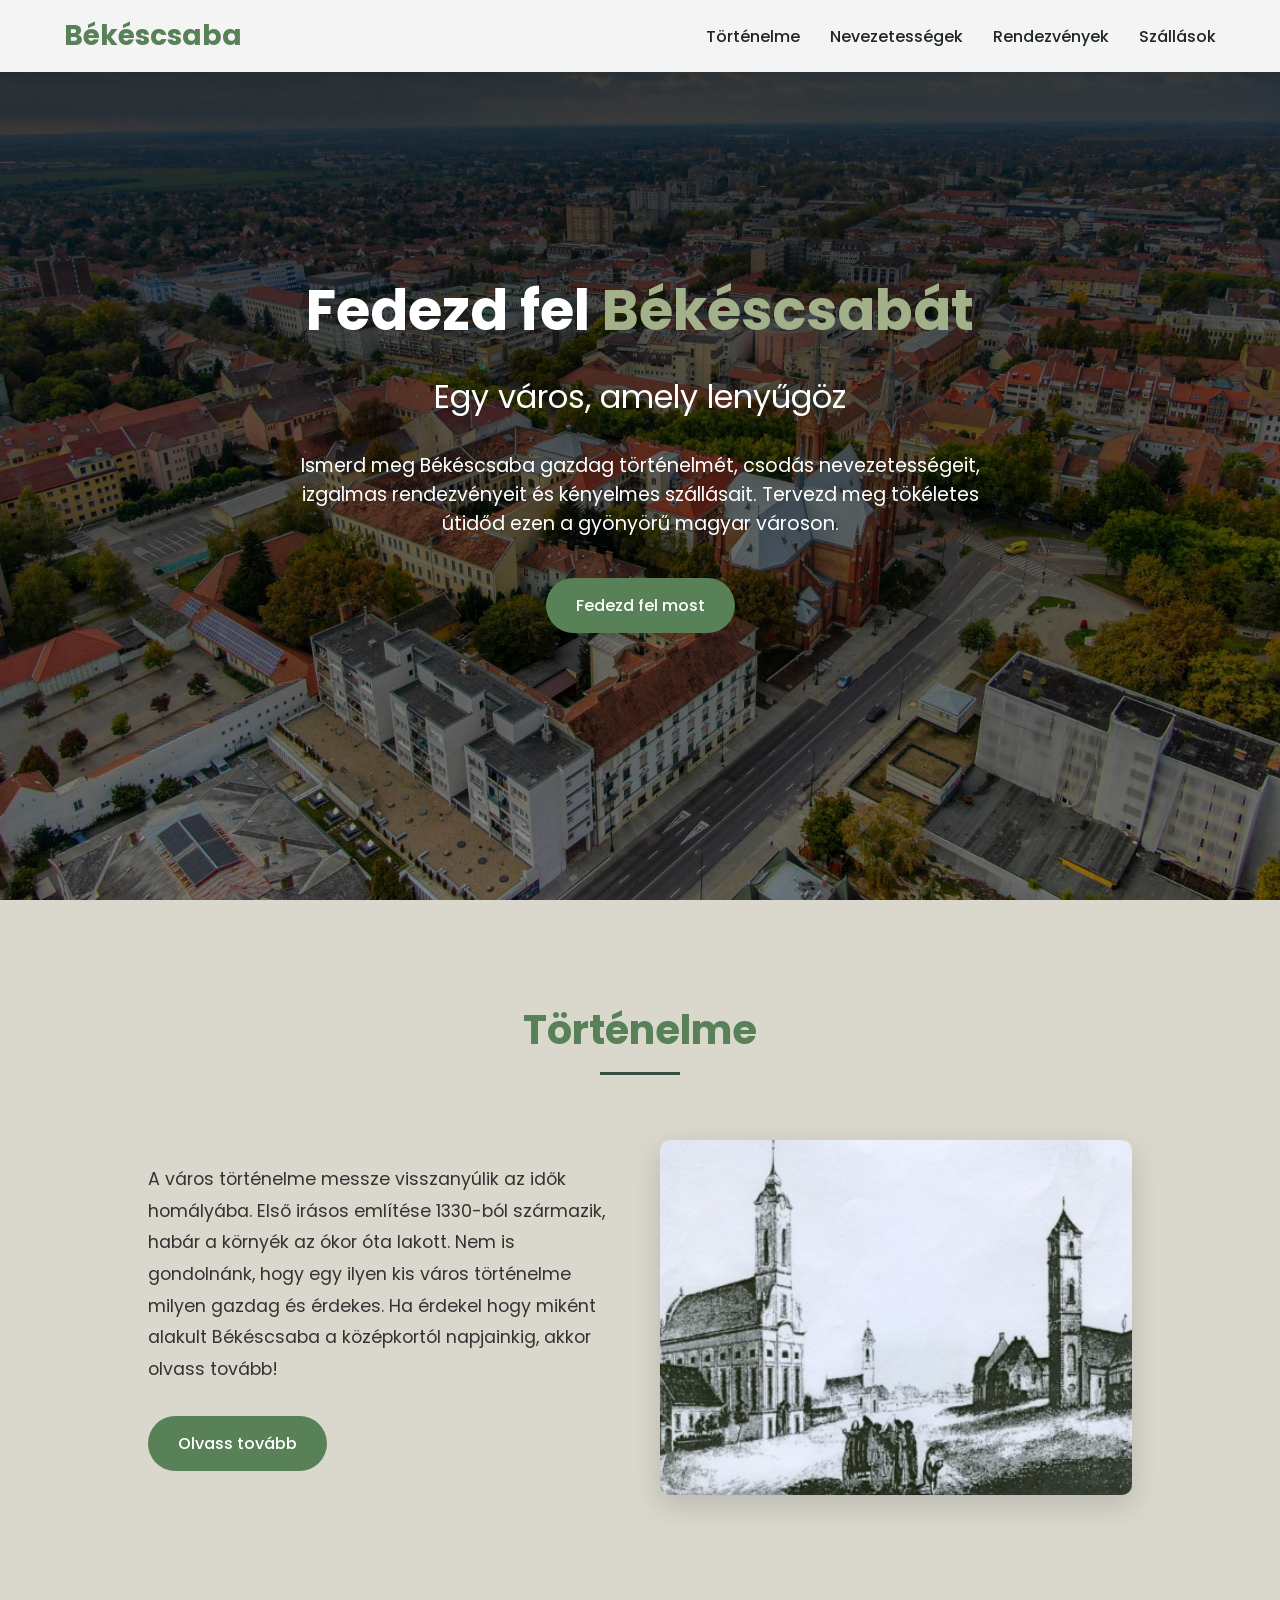
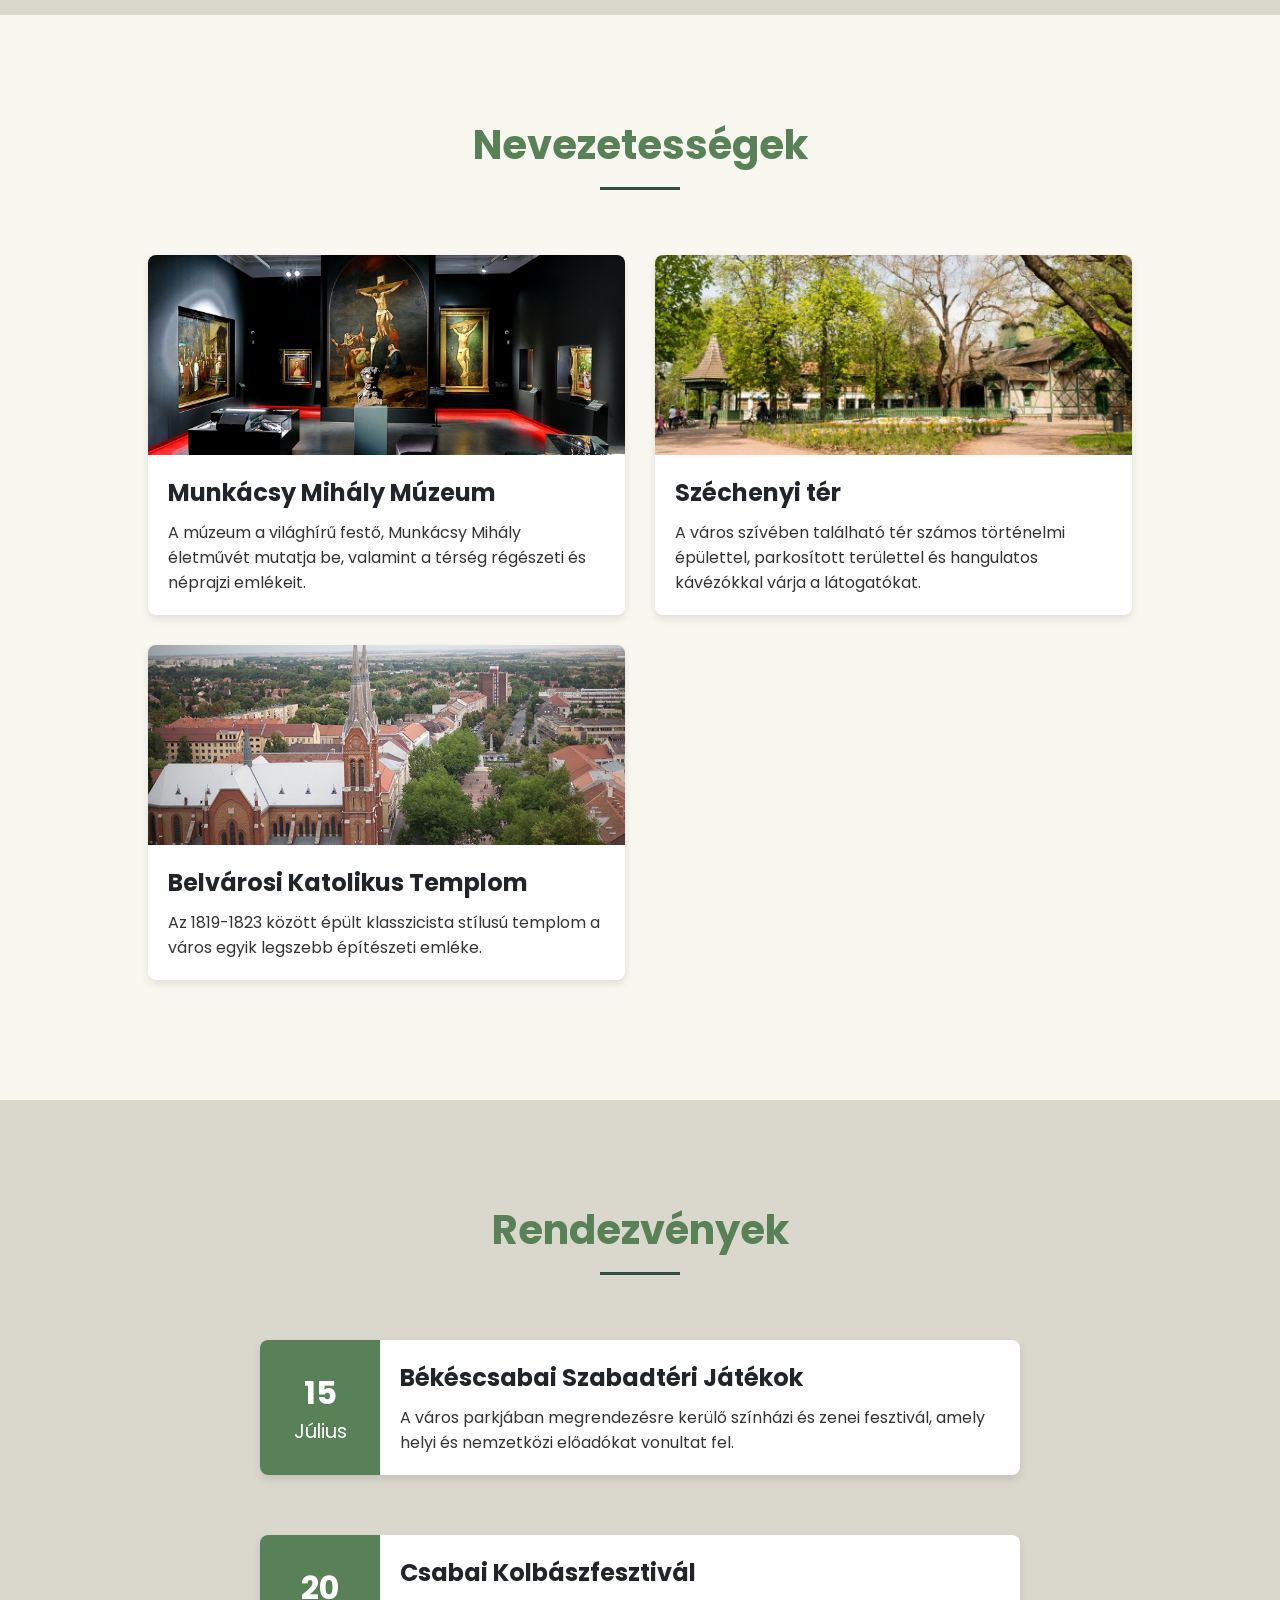
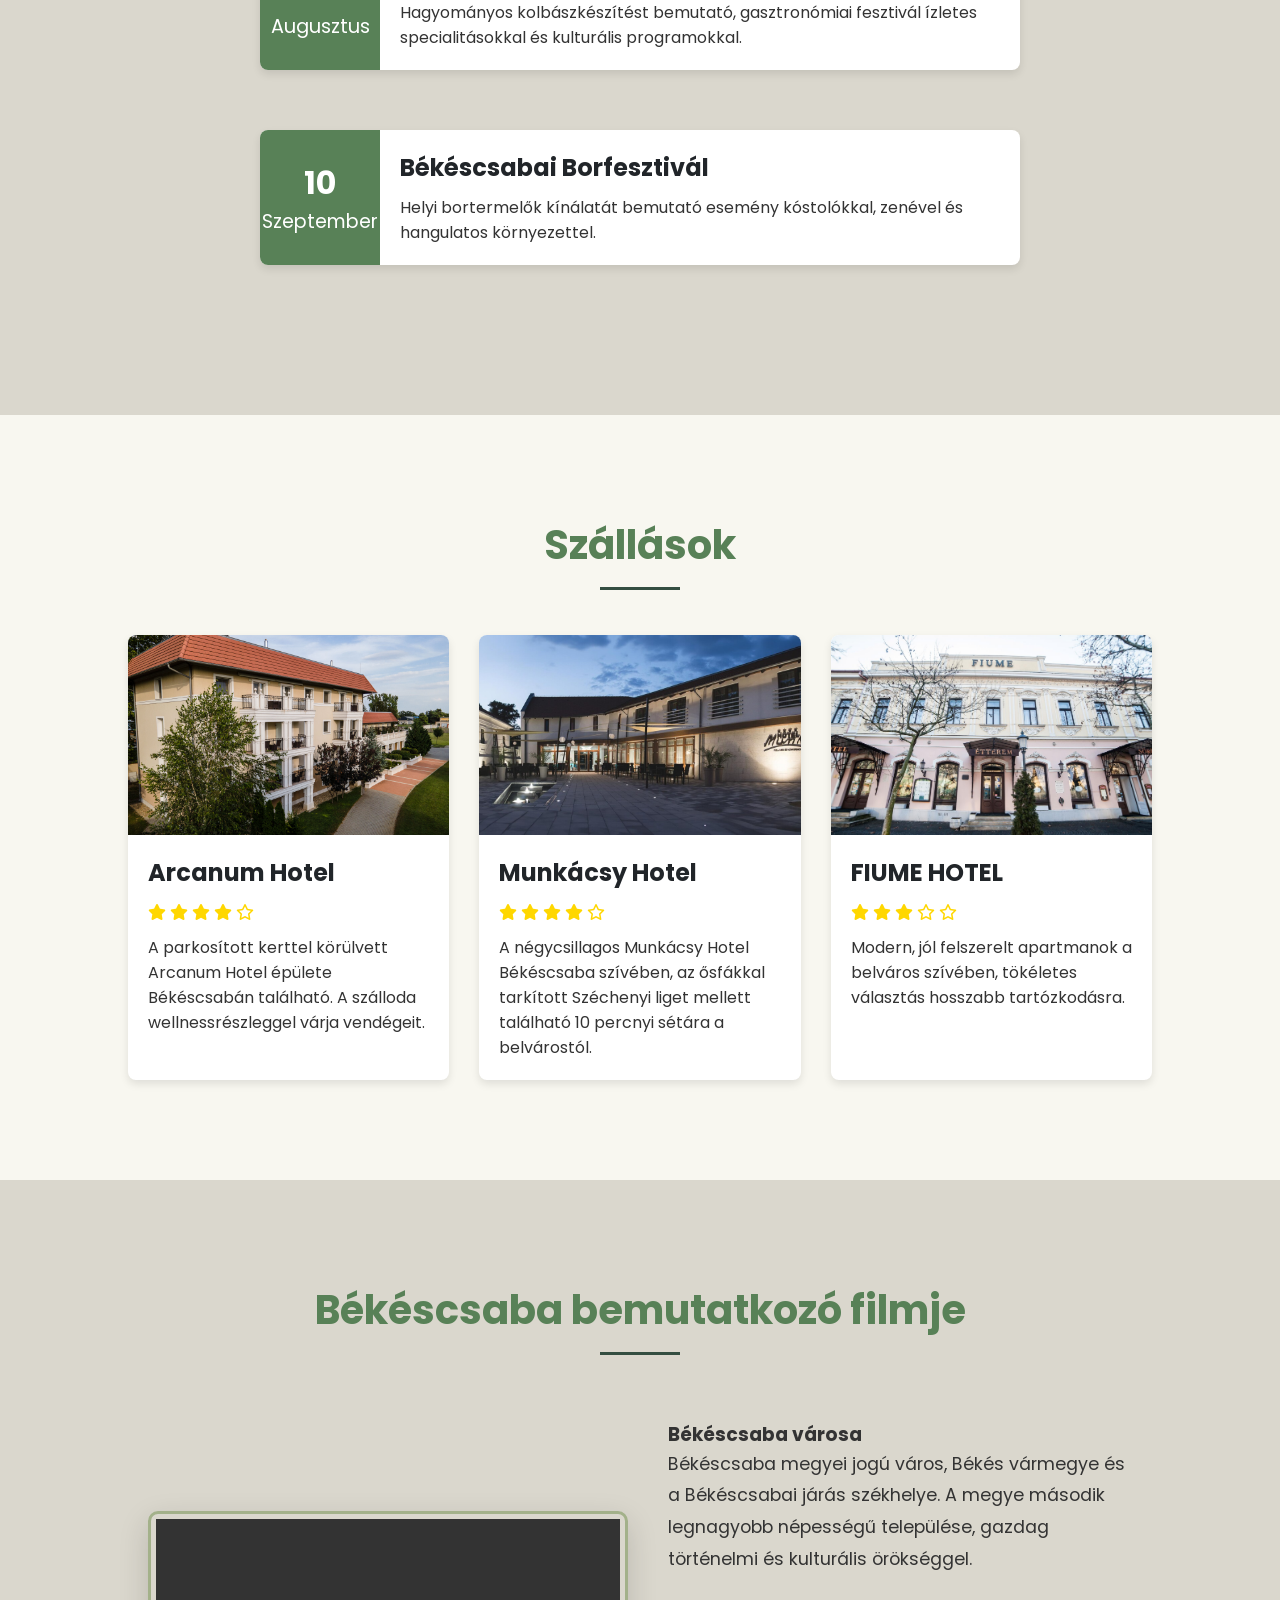
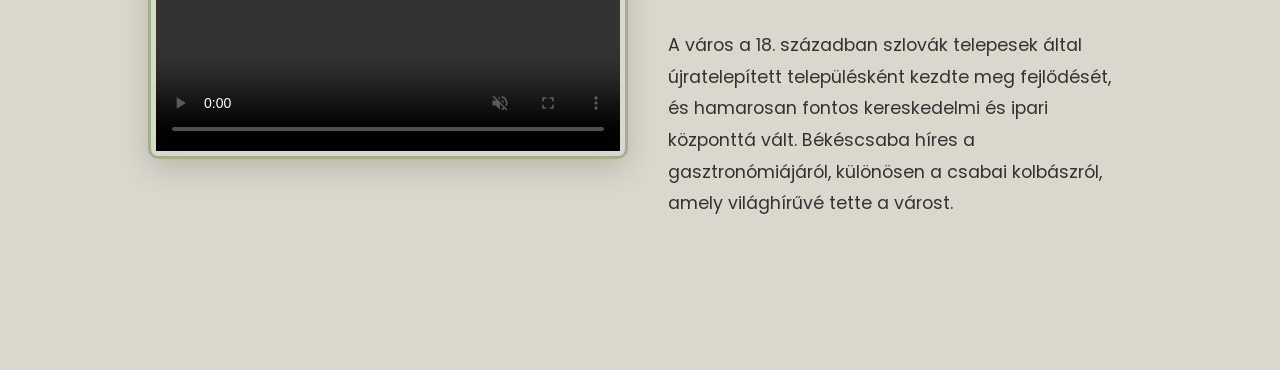
==== index.html @ 50848cbf "Add hotel images and update accommodation pages Added new images for Arcanum Hotel and Fenyves Hotel" ====
<!DOCTYPE html>
<html lang="hu">

<head>
    <meta charset="UTF-8">
    <meta name="viewport" content="width=device-width, initial-scale=1.0">
    <title>Békéscsaba</title>
    <link rel="icon" href="assets/Bcs_kerek.png">
    <link rel="stylesheet" href="https://cdnjs.cloudflare.com/ajax/libs/font-awesome/6.4.0/css/all.min.css">
    <link href="https://fonts.googleapis.com/css2?family=Poppins:wght@300;400;500;600;700&display=swap"
        rel="stylesheet">
    <link rel="stylesheet" href="style.css">
</head>

<body>
    <!-- Header -->
    <header>
        <a href="index.html" class="logo">Békéscsaba</a>
        <nav>
            <ul>
                <li><a href="tortenet.html">Történelme</a></li>
                <li><a href="nevezetessegek.html">Nevezetességek</a></li>
                <li><a href="rendezvenyek.html">Rendezvények</a></li>
                <li><a href="szallasok.html">Szállások</a></li>
            </ul>
        </nav>
    </header>

    <!-- Hero Section -->
    <section class="hero">
        <h1>Fedezd fel <Font style="color: #A3B18A;">Békéscsabát</Font>
        </h1>
        <h2>Egy város, amely lenyűgöz</h2>
        <p>Ismerd meg Békéscsaba gazdag történelmét, csodás nevezetességeit, izgalmas rendezvényeit és kényelmes
            szállásait. Tervezd meg tökéletes útidőd ezen a gyönyörű magyar városon.</p>
        <a href="#tortenete" class="cta-button">Fedezd fel most</a>
    </section>

    <!-- History Section -->
    <section id="tortenete">
        <div class="section-title">
            <h2>Történelme</h2>
        </div>
        <div class="history-content">
            <div class="history-text">
                <p>A város történelme messze visszanyúlik az idők homályába. Első irásos említése 1330-ból származik,
                    habár a környék az ókor óta lakott. Nem is gondolnánk, hogy egy ilyen kis város történelme milyen
                    gazdag és érdekes. Ha érdekel hogy miként alakult Békéscsaba a középkortól napjainkig, akkor olvass
                    tovább!</p>
                <a href="tortenet.html" class="cta-button">Olvass tovább</a>
            </div>
            <div class="history-image animate-on-scroll">
                <img src="assets/mult.jpg" alt="Békéscsaba történelmi épülete">
            </div>
        </div>
    </section>

    <!-- Attractions Section -->
    <section id="nevezetessegek">
        <div class="section-title">
            <h2>Nevezetességek</h2>
        </div>
        <div class="attractions-grid">
            <div class="attraction-card animate-on-scroll">
                <div class="attraction-image">
                    <img src="assets/munkácsy2.jpg" alt="Munkácsy Mihály Múzeum">
                </div>
                <div class="attraction-info">
                    <h3>Munkácsy Mihály Múzeum</h3>
                    <p>A múzeum a világhírű festő, Munkácsy Mihály életművét mutatja be, valamint a térség régészeti és
                        néprajzi emlékeit.</p>
                </div>
            </div>

            <div class="attraction-card animate-on-scroll">
                <div class="attraction-image">
                    <img src="assets/szechenyi.jpg" alt="Széchenyi tér">
                </div>
                <div class="attraction-info">
                    <h3>Széchenyi tér</h3>
                    <p>A város szívében található tér számos történelmi épülettel, parkosított területtel és hangulatos
                        kávézókkal várja a látogatókat.</p>
                </div>
            </div>

            <div class="attraction-card animate-on-scroll">
                <div class="attraction-image">
                    <img src="assets/katolikus1.jpg" alt="Evangélikus nagytemplom">
                </div>
                <div class="attraction-info">
                    <h3>Belvárosi Katolikus Templom</h3>
                    <p>Az 1819-1823 között épült klasszicista stílusú templom a város egyik legszebb építészeti emléke.
                    </p>
                </div>
            </div>
        </div>
    </section>

    <!-- Events Section -->
    <section id="rendezvenyek">
        <div class="section-title">
            <h2>Rendezvények</h2>
        </div>
        <div class="events-container">
            <div class="event-item animate-on-scroll">
                <div class="event-date">
                    <span class="day">15</span>
                    <span class="month">Július</span>
                </div>
                <div class="event-info">
                    <h3>Békéscsabai Szabadtéri Játékok</h3>
                    <p>A város parkjában megrendezésre kerülő színházi és zenei fesztivál, amely helyi és nemzetközi
                        előadókat vonultat fel.</p>
                </div>
            </div>

            <div class="event-item animate-on-scroll">
                <div class="event-date">
                    <span class="day">20</span>
                    <span class="month">Augusztus</span>
                </div>
                <div class="event-info">
                    <h3>Csabai Kolbászfesztivál</h3>
                    <p>Hagyományos kolbászkészítést bemutató, gasztronómiai fesztivál ízletes specialitásokkal és
                        kulturális programokkal.</p>
                </div>
            </div>

            <div class="event-item animate-on-scroll">
                <div class="event-date">
                    <span class="day">10</span>
                    <span class="month">Szeptember</span>
                </div>
                <div class="event-info">
                    <h3>Békéscsabai Borfesztivál</h3>
                    <p>Helyi bortermelők kínálatát bemutató esemény kóstolókkal, zenével és hangulatos környezettel.</p>
                </div>
            </div>
        </div>
    </section>

    <!-- Accommodation Section -->
    <section id="szallasok">
        <div class="section-title">
            <h2>Szállások</h2>
        </div>
        <div class="accommodation-cards">
             <div class="accommodation-cards">
            <div class="accommodation-card animate-on-scroll">
                <div class="accommodation-image">
                    <img src="assets/arcanum.jpg" alt="Arcanum Hotel">
                </div>
                <div class="accommodation-info">
                    <h3>Arcanum Hotel</h3>
                    <div class="rating">
                        <i class="fas fa-star"></i>
                        <i class="fas fa-star"></i>
                        <i class="fas fa-star"></i>
                        <i class="fas fa-star"></i>
                        <i class="far fa-star"></i>
                    </div>
                    <p>A parkosított kerttel körülvett Arcanum Hotel épülete Békéscsabán található. A szálloda wellnessrészleggel várja vendégeit.</p>
                </div>
            </div>

            <div class="accommodation-card animate-on-scroll">
                <div class="accommodation-image">
                    <img src="assets/Munkacsy hotel.jpg" alt="Vadkerti Panzió">
                </div>
                <div class="accommodation-info">
                    <h3>Munkácsy Hotel</h3>
                    <div class="rating">
                        <i class="fas fa-star"></i>
                        <i class="fas fa-star"></i>
                        <i class="fas fa-star"></i>
                        <i class="fas fa-star"></i>
                        <i class="far fa-star"></i>
                    </div>
                    <p>A négycsillagos Munkácsy Hotel Békéscsaba szívében, az ősfákkal tarkított Széchenyi liget mellett
                        található 10 percnyi sétára a belvárostól.</p>
                </div>
            </div>

            <div class="accommodation-card animate-on-scroll">
                <div class="accommodation-image">
                    <img src="assets/IMG_1855-1920x990.jpg" alt="City Apartman">
                </div>
                <div class="accommodation-info">
                    <h3>FIUME HOTEL</h3>
                    <div class="rating">
                        <i class="fas fa-star"></i>
                        <i class="fas fa-star"></i>
                        <i class="fas fa-star"></i>
                        <i class="far fa-star"></i>
                        <i class="far fa-star"></i>
                    </div>
                    <p>Modern, jól felszerelt apartmanok a belváros szívében, tökéletes választás hosszabb
                        tartózkodásra.</p>
                </div>
            </div>
        </div>
    </section>
    <!-- Videóóóóóóó-->

    <section id="video">
        <div class="section-title">
            <h2>Békéscsaba bemutatkozó filmje</h2>
        </div>
        <div class="history-content">

            <div class="history-image animate-on-scroll" style="border: #A3B18A solid 0.3vw; padding: 0.4vw;">
                <video src="assets/Békéscsaba bemutatkozó filmje.mp4" controls autoplay muted width="100%"></video>
            </div>
            <div class="history-text">

                <h3>Békéscsaba városa</h3>
                <p>Békéscsaba megyei jogú város, Békés vármegye és a Békéscsabai járás székhelye. A megye második
                    legnagyobb
                    népességű települése, gazdag történelmi és kulturális örökséggel.</p>
                <br>
                <p>A város a 18. században szlovák telepesek által újratelepített településként kezdte meg fejlődését,
                    és
                    hamarosan fontos kereskedelmi és ipari központtá vált. Békéscsaba híres a gasztronómiájáról,
                    különösen a csabai kolbászról, amely világhírűvé tette a várost.</p>

            </div>
        </div>


    </section>
    <!-- <video src="assets/Békéscsaba bemutatkozó filmje.mp4" controls ></video> -->

    <script src="index.js"></script>
</body>

</html>
---- style.css ----
* {
    margin: 0;
    padding: 0;
    box-sizing: border-box;
    font-family: 'Poppins', sans-serif;
}

:root {
    --primary: #588157;
    --secondary: #344E41;
    --accent: #ff6b6b;
    --light: #DAD7CD;
    --dark: #212529;
    --text: #333;
    --transition: all 0.3s ease;
}

body {
    background-color: var(--light);
    color: var(--text);
    overflow-x: hidden;
}

/* Header Styles */
header {
    background-color: rgba(255, 255, 255, 0.95);
    box-shadow: 0 2px 10px rgba(0, 0, 0, 0.1);
    position: fixed;
    width: 100%;
    z-index: 1000;
    padding: 15px 5%;
    display: flex;
    justify-content: space-between;
    align-items: center;
}

.logo {
    font-size: 28px;
    font-weight: 700;
    color: var(--primary);
    text-decoration: none;
    display: flex;
    align-items: center;
}

nav ul {
    display: flex;
    list-style: none;
}

nav ul li {
    margin-left: 30px;
}

nav ul li a {
    text-decoration: none;
    color: var(--dark);
    font-weight: 500;
    transition: var(--transition);
    position: relative;
}

nav ul li a:hover {
    color: var(--primary);
}

nav ul li a::after {
    content: '';
    position: absolute;
    bottom: -5px;
    left: 0;
    width: 0;
    height: 2px;
    background-color: var(--primary);
    transition: var(--transition);
}

nav ul li a:hover::after {
    width: 100%;
}

/* Hero Section */
.hero {
    height: 100vh;
    background: linear-gradient(rgba(0, 0, 0, 0.75), rgba(0, 0, 0, 0.4)), url(assets/alap2.jpg) no-repeat center center/cover;
    
    display: flex;
    flex-direction: column;
    justify-content: center;
    align-items: center;
    text-align: center;
    color: white;
    padding: 0 20px;
}

.hero h1 {
    font-size: 3.5rem;
    margin-bottom: 20px;
    opacity: 0;
    transform: translateY(20px);
    animation: fadeInUp 1s forwards 0.5s;
}

.hero h2 {
    font-size: 2rem;
    font-weight: 400;
    margin-bottom: 30px;
    opacity: 0;
    transform: translateY(20px);
    animation: fadeInUp 1s forwards 0.8s;
}

.hero p {
    font-size: 1.2rem;
    max-width: 700px;
    margin-bottom: 40px;
    opacity: 0;
    transform: translateY(20px);
    animation: fadeInUp 1s forwards 1.1s;
}

.cta-button {
    display: inline-block;
    padding: 15px 30px;
    background: var(--primary);
    color: white;
    text-decoration: none;
    border-radius: 50px;
    font-weight: 500;
    transition: var(--transition);
    opacity: 0;
    transform: translateY(20px);
    animation: fadeInUp 1s forwards 1.4s;
}

.cta-button:hover {
    background: var(--secondary);
    transform: translateY(-3px);
    box-shadow: 0 10px 20px rgba(0, 0, 0, 0.2);
}

/* Sections */
section {
    padding: 100px 10%;
    scroll-margin-top: 80px;
}

.section-title {
    text-align: center;
    margin-bottom: 60px;
    position: relative;
}

.section-title h2 {
    font-size: 2.5rem;
    color: var(--primary);
    margin-bottom: 15px;
}

.section-title::after {
    content: '';
    position: absolute;
    bottom: -15px;
    left: 50%;
    transform: translateX(-50%);
    width: 80px;
    height: 3px;
    background: var(--secondary);
}

/* History Section */
.history-content {
    align-items: center;
}

.history-1,
.history-2 {
    display: flex;
    gap: 40px;
    margin-bottom: 60px;
}

.history-image {
    flex: 1;
    border-radius: 10px;
    overflow: hidden;
    box-shadow: 0 10px 30px rgba(0, 0, 0, 0.15);
    opacity: 0;
    transform: translateX(50px);
    display: flex;
    align-items: stretch;
}

.history-content img {
    width: 100%;
    height: 100%;
    object-fit: cover;
    transition: var(--transition);
    transform: scale(1.05);
    display: block;
}

.history-image:hover img {
    transform: scale(1.10);
}

.history-content p {
    font-size: 1.1rem;
    line-height: 1.8;
    margin-bottom: 30px;
}



/* Attractions Section */
.attractions-grid {
    display: grid;
    grid-template-columns: repeat(auto-fit, minmax(300px, 1fr));
    gap: 30px;
}

.attraction-card {
    background: white;
    border-radius: 10px;
    overflow: hidden;
    box-shadow: 0 5px 15px rgba(0, 0, 0, 0.1);
    transition: var(--transition);
    opacity: 0;
    transform: translateY(50px);
}

.attraction-card:hover {
    transform: translateY(-10px);
    box-shadow: 0 15px 30px rgba(0, 0, 0, 0.15);
}

.attraction-image {
    height: 200px;
    overflow: hidden;
}

.attraction-image img {
    width: 100%;
    height: 100%;
    object-fit: cover;
    transition: var(--transition);
}

.attraction-card:hover .attraction-image img {
    transform: scale(1.1);                                                                                  
}

.attraction-info {
    padding: 20px;
}

.attraction-info h3 {
    font-size: 1.5rem;
    margin-bottom: 10px;
    color: var(--primary);
}

#nevezetessegek{
    background-color: #F8F7F0;
}

/* Events Section */
.events-container {
    display: flex;
    flex-direction: column;
    gap: 30px;
}

.event-item {
    display: flex;
    background: white;
    border-radius: 10px;
    overflow: hidden;
    box-shadow: 0 5px 15px rgba(0, 0, 0, 0.1);
    opacity: 0;
    transform: translateX(-50px);
}

.event-date {
    width: 120px;
    background: var(--primary);
    color: white;
    display: flex;
    flex-direction: column;
    justify-content: center;
    align-items: center;
    padding: 20px;
}

.event-date .day {
    font-size: 2rem;
    font-weight: 700;
}

.event-info {
    padding: 20px;
    flex: 1;
}

.event-info h3 {
    font-size: 1.5rem;
    margin-bottom: 10px;
    color: var(--primary);
}

/* Accommodation Section */
.accommodation-cards {
    display: grid;
    grid-template-columns: repeat(auto-fit, minmax(300px, 1fr));
    gap: 30px;
}

.accommodation-card {
    background: white;
    border-radius: 10px;
    overflow: hidden;
    box-shadow: 0 5px 15px rgba(0, 0, 0, 0.1);
    transition: var(--transition);
    opacity: 0;
    transform: translateY(50px);
}

.accommodation-card:hover {
    transform: translateY(-10px);
    box-shadow: 0 15px 30px rgba(0, 0, 0, 0.15);
}

.accommodation-image {
    height: 200px;
    overflow: hidden;
}

.accommodation-image img {
    width: 100%;
    height: 100%;
    object-fit: cover;
    transition: var(--transition);
}

.accommodation-card:hover .accommodation-image img {
    transform: scale(1.1);
}

.accommodation-info {
    padding: 20px;
}

.accommodation-info h3 {
    font-size: 1.5rem;
    margin-bottom: 10px;
    color: var(--primary);
}

.rating {
    color: #ffc107;
    margin-bottom: 10px;
}

#szallasok{
    background-color: #F8F7F0;
}


/* Animations */
@keyframes fadeInUp {
    to {
        opacity: 1;
        transform: translateY(0);
    }
}

.animate-on-scroll {
    opacity: 0;
    transform: translateY(50px);
    transition: opacity 0.8s ease, transform 0.8s ease;
}

.is-visible {
    opacity: 1;
    transform: translateY(0);
}

/* Responsive Design */
@media (max-width: 992px) {
    .history-content {
        flex-direction: column;
    }
    
    .event-item {
        flex-direction: column;
    }
    
    .event-date {
        flex-direction: row;
        justify-content: center;
        gap: 10px;
        min-width: auto;
        padding: 10px;
    }

    .event-date{
        width: 100%;
        height: 100px;
    }
}

@media (max-width: 768px) {
    nav ul {
        display: none;
    }
    
    .hero h1 {
        font-size: 2.5rem;
    }
    
    .hero h2 {
        font-size: 1.5rem;
    }
    
    section {
        padding: 80px 5%;
    }

}




/* + */

.tortenet-hero {
    background: linear-gradient(rgba(0, 0, 0, 0.75), rgba(0, 0, 0, 0.4)), url(assets/regen.jpg) no-repeat center center/cover;
}
.rendezvenyek-hero {
    background: linear-gradient(rgba(0, 0, 0, 0.75), rgba(0, 0, 0, 0.4)), url(assets/csabakolb.jpg) no-repeat center center/cover;
}
.szallas-hero {
    background: linear-gradient(rgba(0, 0, 0, 0.75), rgba(0, 0, 0, 0.4)), url(assets/IMG_1855-1920x990.jpg) no-repeat center center/cover;
}
.nevezetessegek-hero {
    background: linear-gradient(rgba(0, 0, 0, 0.75), rgba(0, 0, 0, 0.4)), url(assets/alap3.jpg) no-repeat center center/cover;
}

/* Active link style */
nav ul li a.active {
    color: var(--primary);
}

nav ul li a.active::after {
    width: 100%;
}

/* Timeline styles */
.timeline {
    position: relative;
    max-width: 1200px;
    margin: 40px auto;
    padding: 20px;
}

.timeline::after {
    content: '';
    position: absolute;
    width: 6px;
    background-color: var(--primary);
    top: 0;
    bottom: 0;
    left: 50%;
    margin-left: -3px;
    border-radius: 10px;
}

.timeline-item {
    padding: 10px 40px;
    position: relative;
    width: 50%;
    box-sizing: border-box;
}

.timeline-item:nth-child(odd) {
    left: 0;
}

.timeline-item:nth-child(even) {
    left: 50%;
}

.timeline-date {
    padding: 8px 15px;
    background-color: var(--primary);
    color: white;
    border-radius: 20px;
    font-weight: bold;
    display: inline-block;
    margin-bottom: 10px;
}

.timeline-content {
    padding: 20px;
    background-color: white;
    border-radius: 6px;
    box-shadow: 0 4px 8px rgba(0, 0, 0, 0.1);
}

.timeline-item::after {
    content: '';
    position: absolute;
    width: 20px;
    height: 20px;
    background-color: white;
    border: 4px solid var(--primary);
    border-radius: 50%;
    top: 15px;
    z-index: 1;
}

.timeline-item:nth-child(odd)::after {
    right: -10px;
}

.timeline-item:nth-child(even)::after {
    left: -10px;
}

/* History content */
.history-content {
    display: flex;
    flex-wrap: wrap;
    gap: 40px;
    max-width: 1200px;
    margin: 0 auto;
    padding: 20px;
}

.history-text {
    flex: 1;
    min-width: 300px;
}

.history-image {
    flex: 1;
    min-width: 300px;
}

.history-image img {
    width: 100%;
    border-radius: 8px;
    box-shadow: 0 4px 8px rgba(0, 0, 0, 0.1);
}

/* Attractions grid */
.attractions-grid {
    display: grid;
    grid-template-columns: repeat(auto-fill, minmax(350px, 1fr));
    gap: 30px;
    max-width: 1200px;
    margin: 0 auto;
    padding: 20px;
}

.attraction-card {
    background: white;
    border-radius: 8px;
    overflow: hidden;
    box-shadow: 0 4px 8px rgba(0, 0, 0, 0.1);
    transition: transform 0.3s ease;
}

.attraction-card:hover {
    transform: translateY(-5px);
}

.attraction-image img {
    width: 100%;
    height: 200px;
    object-fit: cover;
}

.attraction-info {
    padding: 20px;
}

.attraction-info h3 {
    margin-top: 0;
    color: var(--dark);
}

.attraction-detail {
    margin: 8px 0;
    color: var(--gray);
    font-size: 0.9rem;
}

/* Events container */
.events-container {
    max-width: 800px;
    margin: 0 auto;
    padding: 20px;
}

.event-item {
    display: flex;
    margin-bottom: 30px;
    background: white;
    border-radius: 8px;
    overflow: hidden;
    box-shadow: 0 4px 8px rgba(0, 0, 0, 0.1);
}

.event-date {
    display: flex;
    flex-direction: column;
    align-items: center;
    justify-content: center;
    background-color: var(--primary);
    color: white;
    padding: 20px;
    min-width: 100px;
}

.event-date .day {
    font-size: 2rem;
    font-weight: bold;
}

.event-date .month {
    font-size: 1.2rem;
}

.event-info {
    padding: 20px;
    flex: 1;
}

.event-info h3 {
    margin-top: 0;
    color: var(--dark);
}

.event-detail {
    margin: 8px 0;
    color: var(--gray);
    font-size: 0.9rem;
}

/* Annual events */
.annual-events {
    display: grid;
    grid-template-columns: repeat(4, 1fr);
    gap: 20px;
    max-width: 1200px;
    margin: 0 auto;
    padding: 20px;
}

.annual-event {
    background: white;
    padding: 20px;
    border-radius: 8px;
    text-align: center;
    box-shadow: 0 4px 8px rgba(0, 0, 0, 0.1);
}

.annual-event h3 {
    color: var(--primary);
    margin-top: 0;
}

/* Accommodation cards */


.accommodation-card {
    background: white;
    border-radius: 8px;
    overflow: hidden;
    box-shadow: 0 4px 8px rgba(0, 0, 0, 0.1);
}

.accommodation-image img {
    width: 100%;
    height: 200px;
    object-fit: cover;
}

.accommodation-info {
    padding: 20px;
}

.accommodation-info h3 {
    margin-top: 0;
    color: var(--dark);
}

.rating {
    color: #FFD700;
    margin: 10px 0;
}

.accommodation-details {
    margin: 15px 0;
    padding-bottom: 50px;
}

.accommodation-details p {
    margin: 8px 0;
    color: var(--gray);
    font-size: 0.9rem;
}

.accommodation-cards .cta-button {
    position: fixed;
    bottom: 20px;
    right: 20px;
}

/* Responsive styles */
@media screen and (max-width: 768px) {
    .history-content {
        flex-direction: column;
    }
    
    .timeline::after {
        left: 31px;
    }
    
    .timeline-item {
        width: 100%;
        padding-left: 70px;
        padding-right: 25px;
        left: 0 !important;
    }
    
    .timeline-item::after {
        left: 21px !important;
    }
    
    .event-item {
        flex-direction: column;
    }
    
    .event-date {
        flex-direction: row;
        justify-content: space-around;
        min-width: auto;
    }

    .annual-events {
        grid-template-columns: repeat(2, 1fr); /* tablet: 2 oszlop */
    }
}
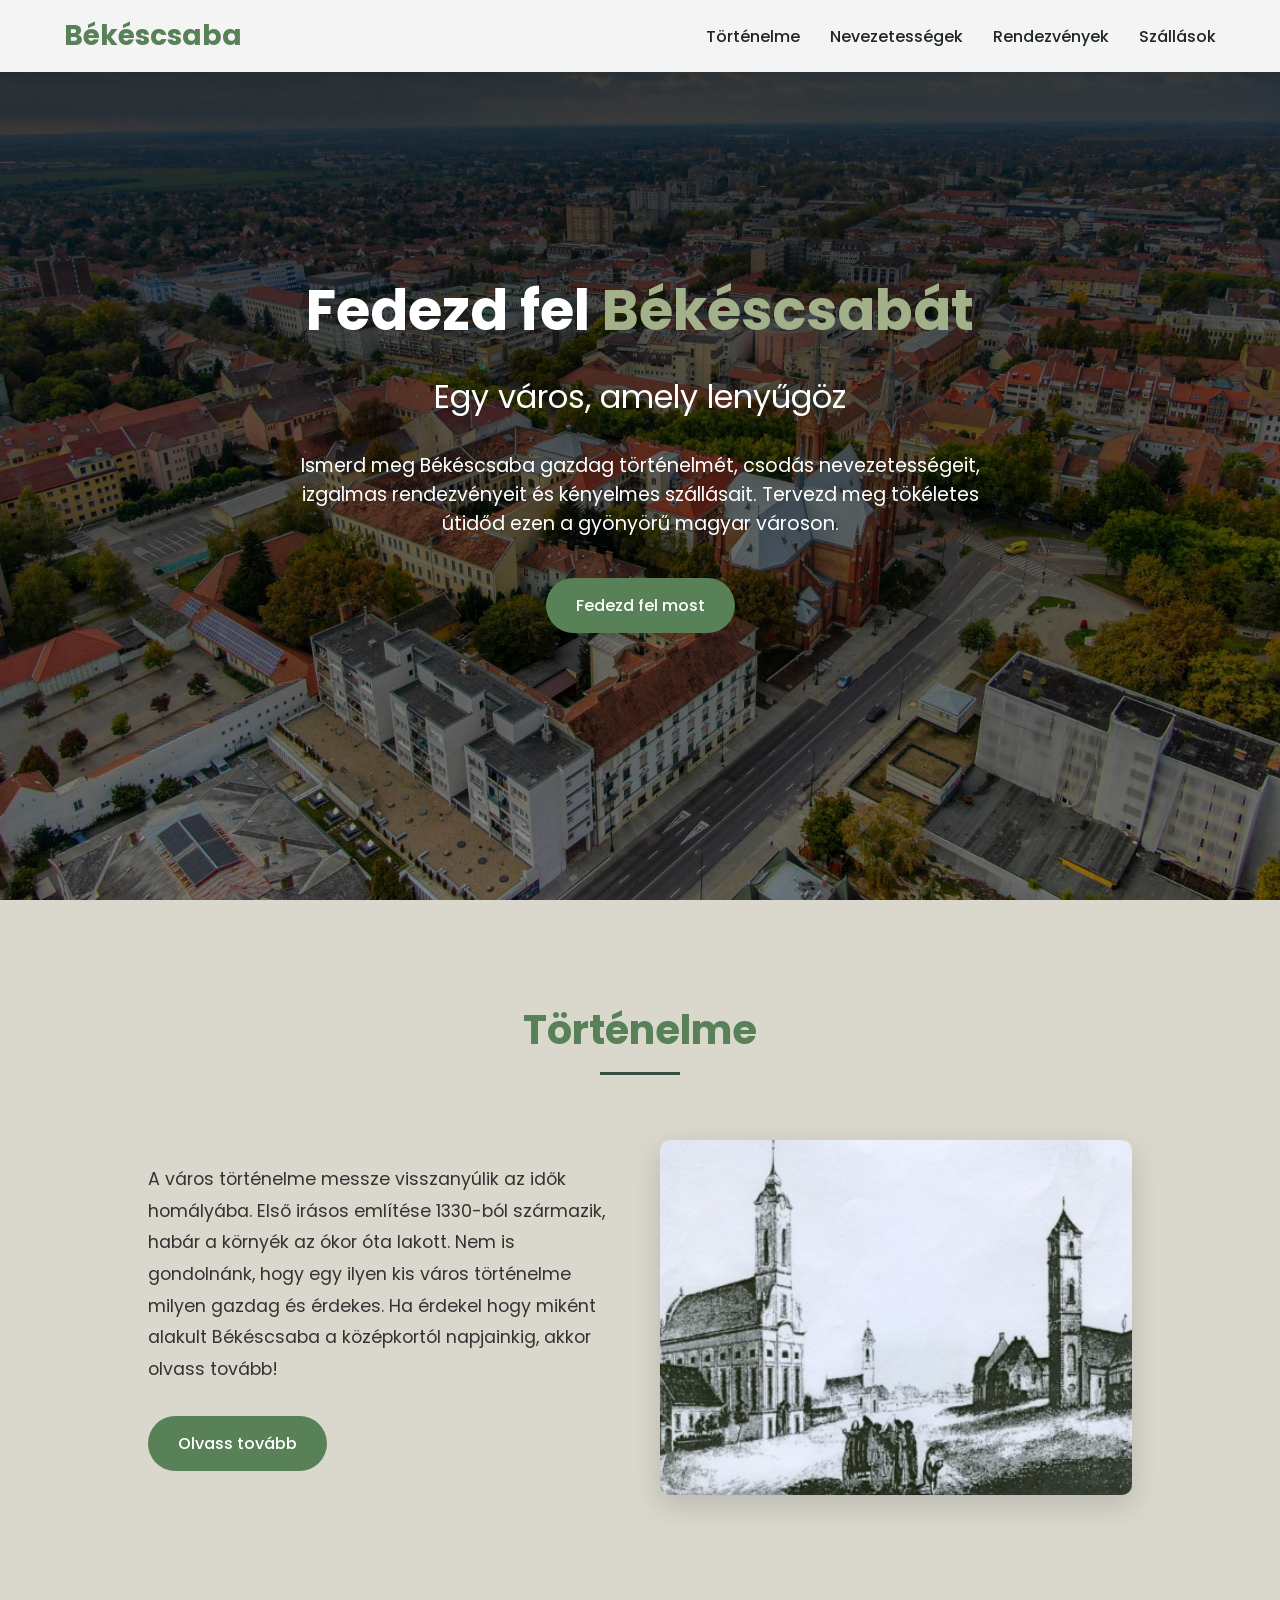
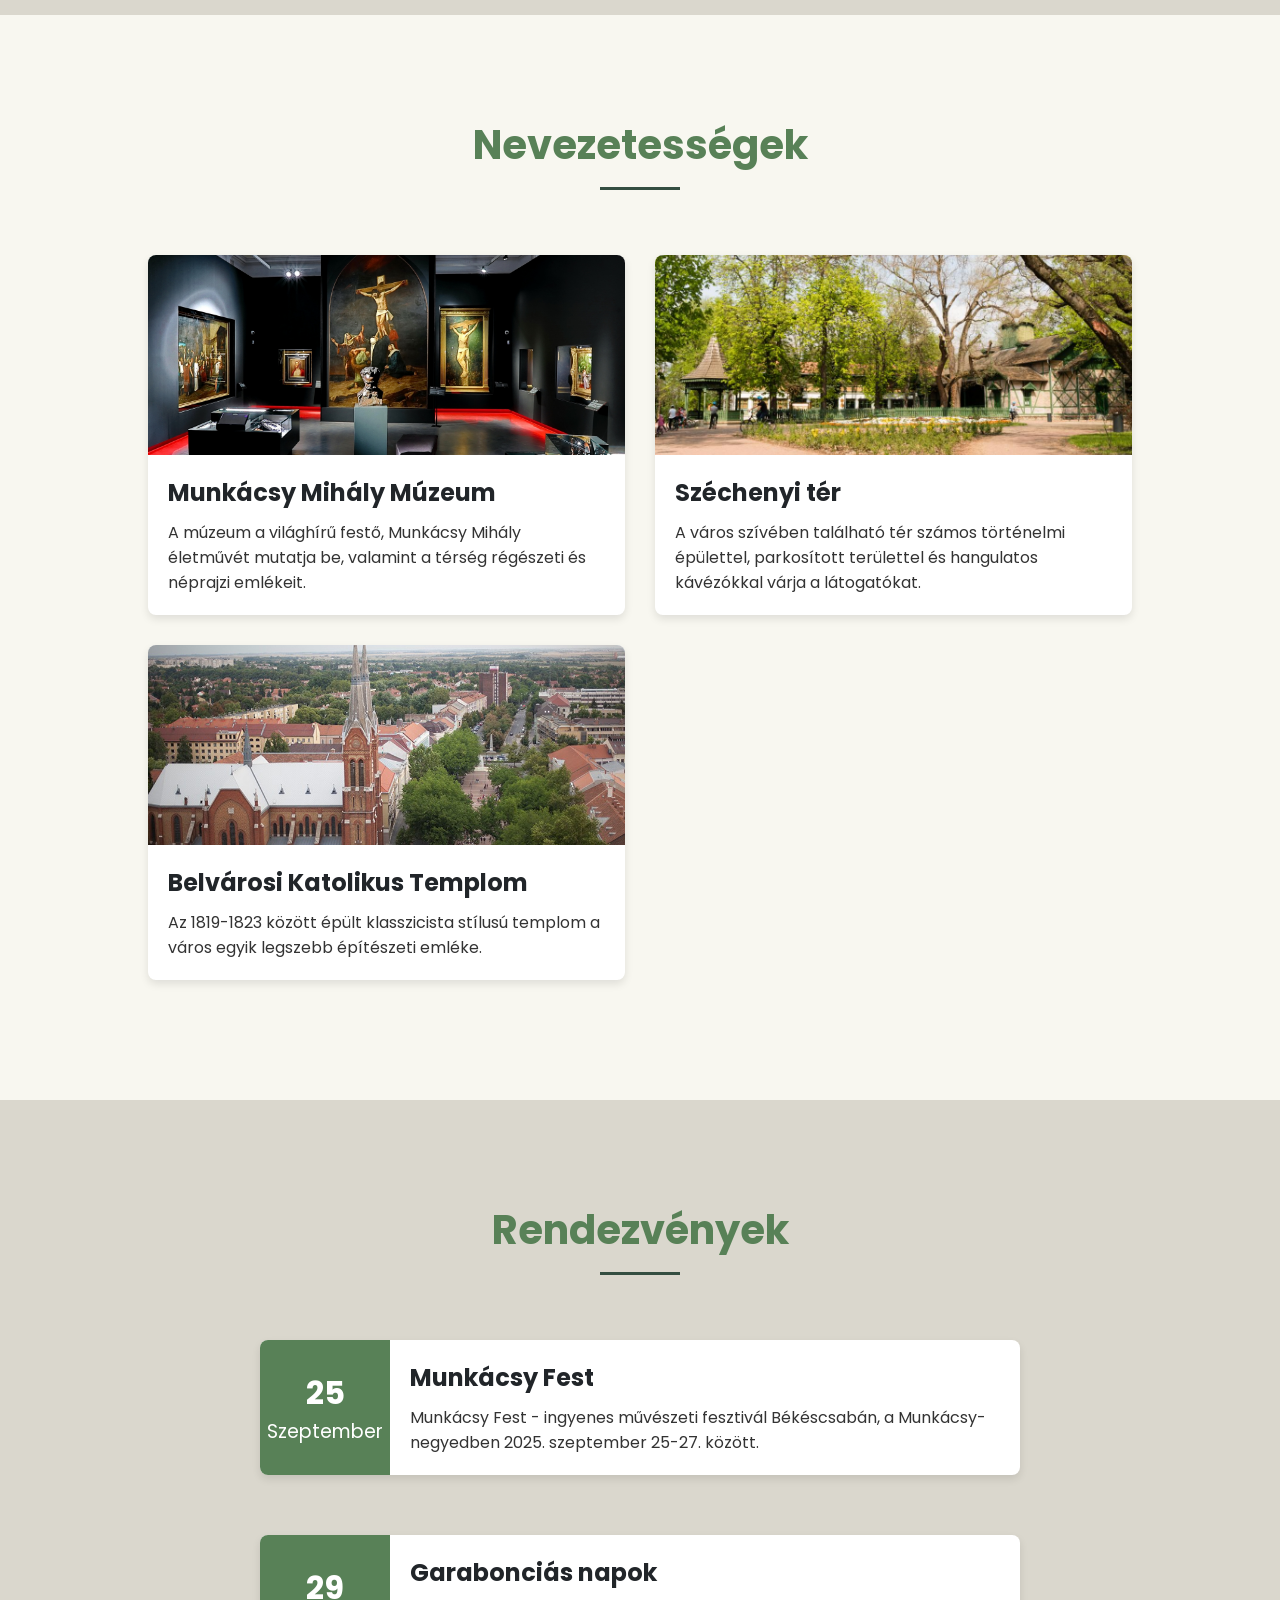
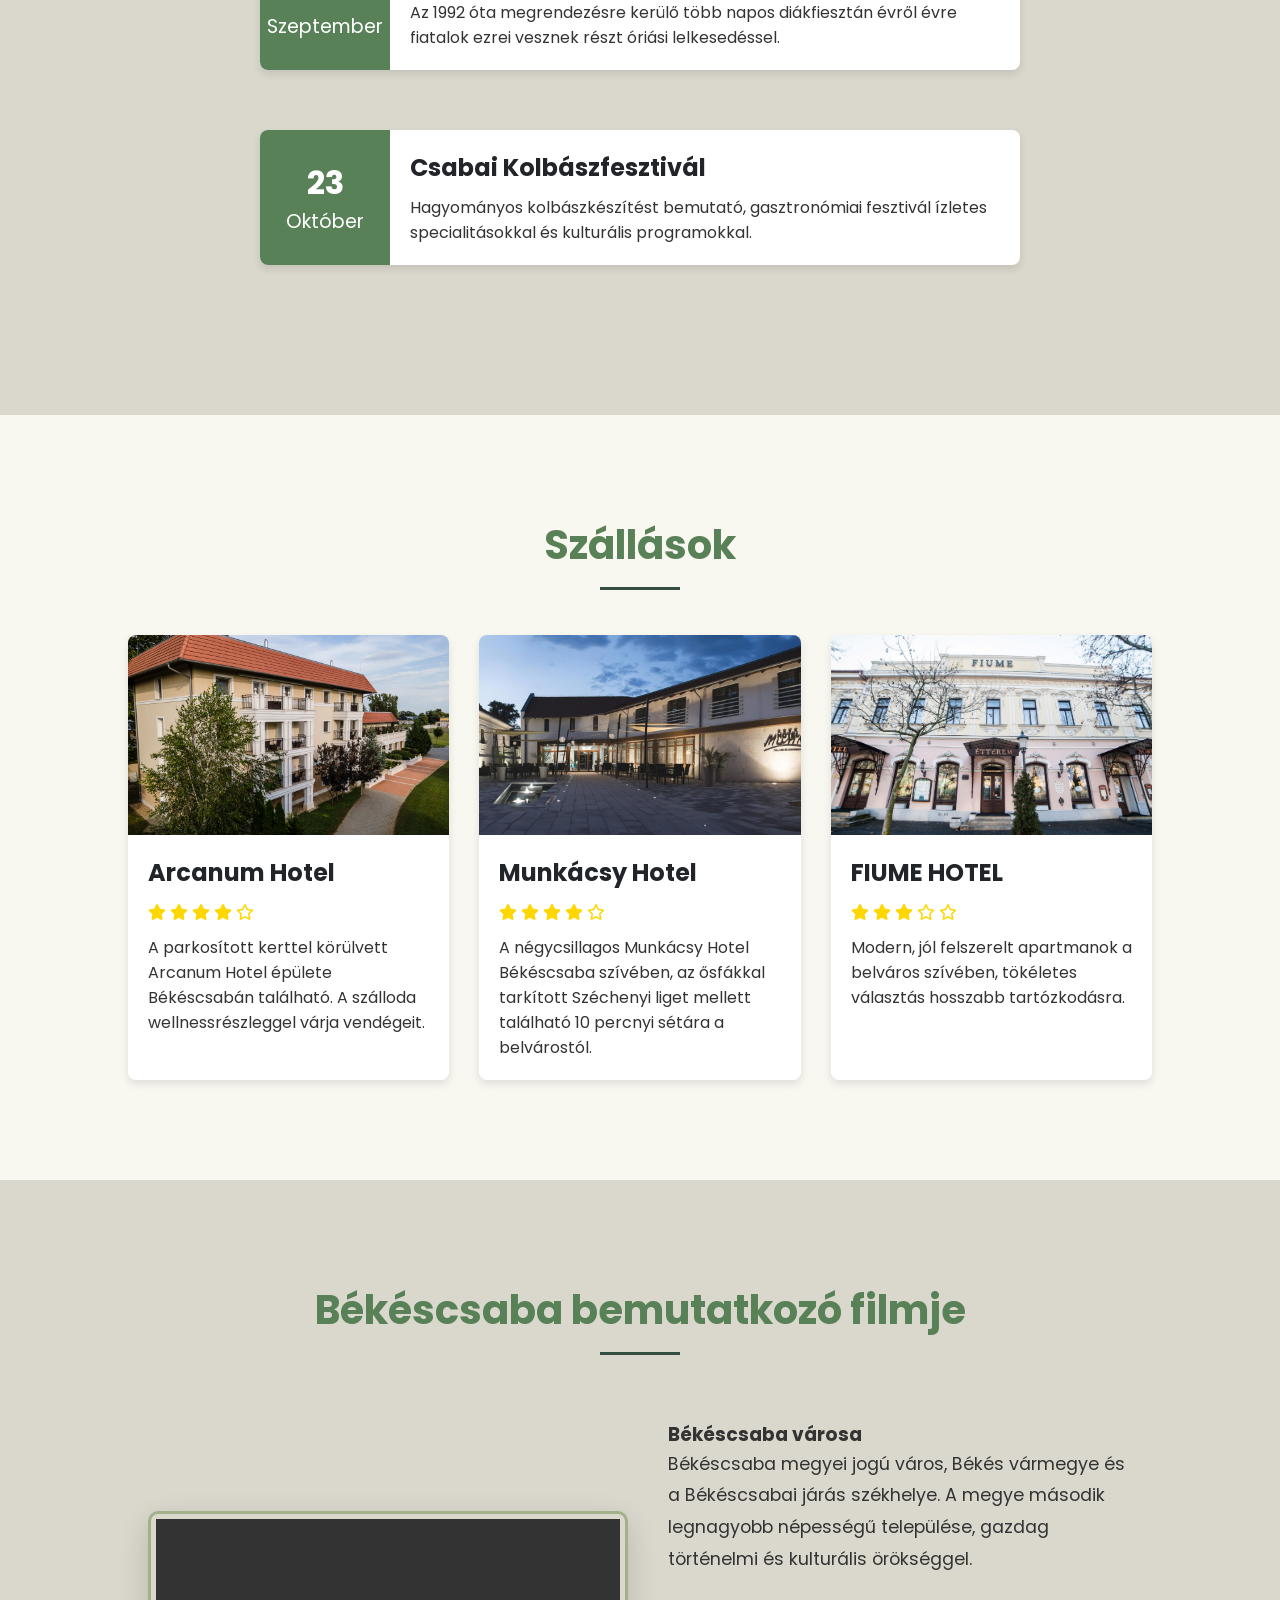
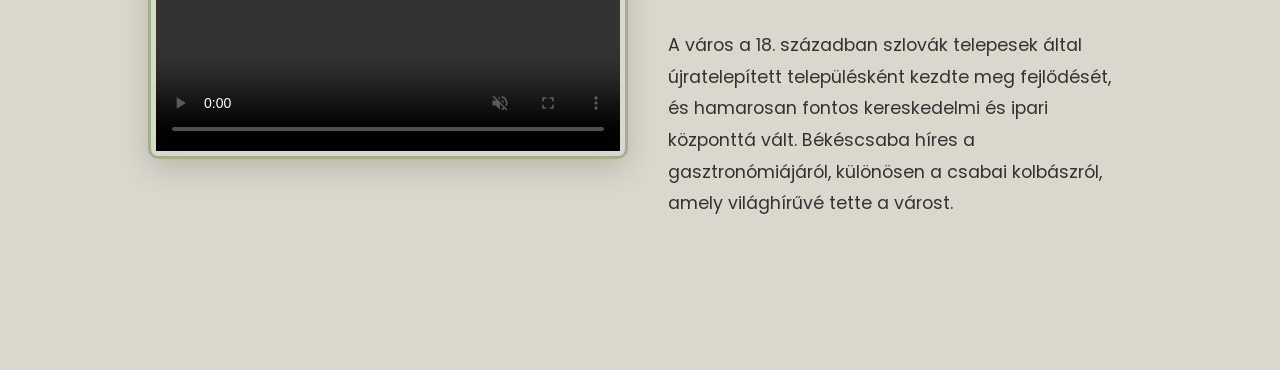
==== commit a4bbfd27: "Update event details and adjust styles for better layout" ====
--- a/index.html
+++ b/index.html
@@ -104,36 +104,34 @@
         <div class="events-container">
             <div class="event-item animate-on-scroll">
                 <div class="event-date">
-                    <span class="day">15</span>
-                    <span class="month">Július</span>
+                    <span class="day">25</span>
+                    <span class="month">Szeptember</span>
                 </div>
                 <div class="event-info">
-                    <h3>Békéscsabai Szabadtéri Játékok</h3>
-                    <p>A város parkjában megrendezésre kerülő színházi és zenei fesztivál, amely helyi és nemzetközi
-                        előadókat vonultat fel.</p>
+                    <h3>Munkácsy Fest</h3>
+                    <p>Munkácsy Fest - ingyenes művészeti fesztivál Békéscsabán, a Munkácsy-negyedben 2025. szeptember 25-27. között.</p>
                 </div>
             </div>
 
             <div class="event-item animate-on-scroll">
                 <div class="event-date">
-                    <span class="day">20</span>
-                    <span class="month">Augusztus</span>
+                    <span class="day">29</span>
+                    <span class="month">Szeptember</span>
+                </div>
+                <div class="event-info">
+                    <h3>Garabonciás napok</h3>
+                    <p>Az 1992 óta megrendezésre kerülő több napos diákfiesztán évről évre fiatalok ezrei vesznek részt óriási lelkesedéssel.</p>
+                </div>
+            </div>
+
+            <div class="event-item animate-on-scroll">
+                <div class="event-date">
+                    <span class="day">23</span>
+                    <span class="month">Október</span>
                 </div>
                 <div class="event-info">
                     <h3>Csabai Kolbászfesztivál</h3>
-                    <p>Hagyományos kolbászkészítést bemutató, gasztronómiai fesztivál ízletes specialitásokkal és
-                        kulturális programokkal.</p>
-                </div>
-            </div>
-
-            <div class="event-item animate-on-scroll">
-                <div class="event-date">
-                    <span class="day">10</span>
-                    <span class="month">Szeptember</span>
-                </div>
-                <div class="event-info">
-                    <h3>Békéscsabai Borfesztivál</h3>
-                    <p>Helyi bortermelők kínálatát bemutató esemény kóstolókkal, zenével és hangulatos környezettel.</p>
+                    <p>Hagyományos kolbászkészítést bemutató, gasztronómiai fesztivál ízletes specialitásokkal és kulturális programokkal.</p>
                 </div>
             </div>
         </div>
--- a/style.css
+++ b/style.css
@@ -282,7 +282,7 @@
 }
 
 .event-date {
-    width: 120px;
+    width: 130px;
     background: var(--primary);
     color: white;
     display: flex;
@@ -712,10 +712,27 @@
     font-size: 0.9rem;
 }
 
-.accommodation-cards .cta-button {
+.accommodation-cards .foglalas-button {
     position: fixed;
     bottom: 20px;
     right: 20px;
+    display: inline-block;
+    padding: 15px 30px;
+    background: var(--primary);
+    color: white;
+    text-decoration: none;
+    border-radius: 50px;
+    font-weight: 500;
+    transition: var(--transition);
+    opacity: 0;
+    transform: translateY(20px);
+    animation: fadeInUp 1s forwards 1.4s;
+}
+
+.foglalas-button:hover {
+    background: var(--secondary);
+    transform: translateY(-3px);
+    box-shadow: 0 10px 20px rgba(0, 0, 0, 0.2);
 }
 
 /* Responsive styles */
@@ -752,4 +769,187 @@
     .annual-events {
         grid-template-columns: repeat(2, 1fr); /* tablet: 2 oszlop */
     }
-}+}
+
+
+/* Gallery Section Styles */
+        .gallery-section {
+            padding: 80px 5%;
+            background-color: #F8F7F0;
+        }
+        
+        .gallery-container {
+            display: grid;
+            grid-template-columns: repeat(auto-fill, minmax(250px, 1fr));
+            gap: 15px;
+            max-width: 1400px;
+            margin: 0 auto;
+        }
+        
+        .gallery-item {
+            position: relative;
+            border-radius: 8px;
+            overflow: hidden;
+            box-shadow: 0 3px 10px rgba(0, 0, 0, 0.1);
+            transition: transform 0.3s ease, box-shadow 0.3s ease;
+            aspect-ratio: 1 / 1;
+            opacity: 0;
+            transform: scale(0.9);
+        }
+        
+        .gallery-item.is-visible {
+            opacity: 1;
+            transform: scale(1);
+        }
+        
+        .gallery-item:hover {
+            transform: scale(1.03);
+            box-shadow: 0 8px 20px rgba(0, 0, 0, 0.15);
+            z-index: 10;
+        }
+        
+        .gallery-image {
+            width: 100%;
+            height: 100%;
+            object-fit: cover;
+            display: block;
+            transition: transform 0.5s ease;
+        }
+        
+        .gallery-item:hover .gallery-image {
+            transform: scale(1.1);
+        }
+        
+        /* Lightbox Styles */
+        .lightbox {
+            display: none;
+            position: fixed;
+            top: 0;
+            left: 0;
+            width: 100%;
+            height: 100%;
+            background-color: rgba(0, 0, 0, 0.95);
+            z-index: 2000;
+            justify-content: center;
+            align-items: center;
+        }
+        
+        .lightbox-content {
+            max-width: 90%;
+            max-height: 90%;
+            position: relative;
+        }
+        
+        .lightbox-image {
+            max-width: 100%;
+            max-height: 90vh;
+            border-radius: 5px;
+            box-shadow: 0 0 30px rgba(0, 0, 0, 0.5);
+        }
+        
+        .lightbox-close {
+            position: absolute;
+            top: -50px;
+            right: 0;
+            color: white;
+            font-size: 2.5rem;
+            cursor: pointer;
+            background: none;
+            border: none;
+            transition: color 0.3s ease;
+        }
+        
+        .lightbox-close:hover {
+            color: #A3B18A;
+        }
+        
+        .lightbox-nav {
+            position: absolute;
+            top: 50%;
+            transform: translateY(-50%);
+            color: white;
+            font-size: 2.5rem;
+            cursor: pointer;
+            background: rgba(0, 0, 0, 0.5);
+            width: 60px;
+            height: 60px;
+            display: flex;
+            justify-content: center;
+            align-items: center;
+            border-radius: 50%;
+            border: none;
+            transition: background 0.3s ease;
+        }
+        
+        .lightbox-nav:hover {
+            background: rgba(88, 129, 87, 0.8);
+        }
+        
+        .lightbox-prev {
+            left: 30px;
+        }
+        
+        .lightbox-next {
+            right: 30px;
+        }
+        
+        /* Image counter */
+        .image-counter {
+            position: absolute;
+            bottom: -40px;
+            left: 0;
+            color: white;
+            font-size: 1.1rem;
+        }
+        
+        /* Responsive adjustments */
+        @media (max-width: 1200px) {
+            .gallery-container {
+                grid-template-columns: repeat(auto-fill, minmax(220px, 1fr));
+            }
+        }
+        
+        @media (max-width: 992px) {
+            .gallery-container {
+                grid-template-columns: repeat(auto-fill, minmax(200px, 1fr));
+                gap: 12px;
+            }
+        }
+        
+        @media (max-width: 768px) {
+            .gallery-container {
+                grid-template-columns: repeat(auto-fill, minmax(160px, 1fr));
+                gap: 10px;
+            }
+            
+            .lightbox-nav {
+                width: 50px;
+                height: 50px;
+                font-size: 2rem;
+            }
+            
+            .lightbox-prev {
+                left: 15px;
+            }
+            
+            .lightbox-next {
+                right: 15px;
+            }
+        }
+        
+        @media (max-width: 576px) {
+            .gallery-container {
+                grid-template-columns: repeat(auto-fill, minmax(140px, 1fr));
+                gap: 8px;
+            }
+            
+            .gallery-section {
+                padding: 60px 3%;
+            }
+        }
+        
+        @media (max-width: 480px) {
+            .gallery-container {
+                grid-template-columns: repeat(2, 1fr);
+            }
+        }
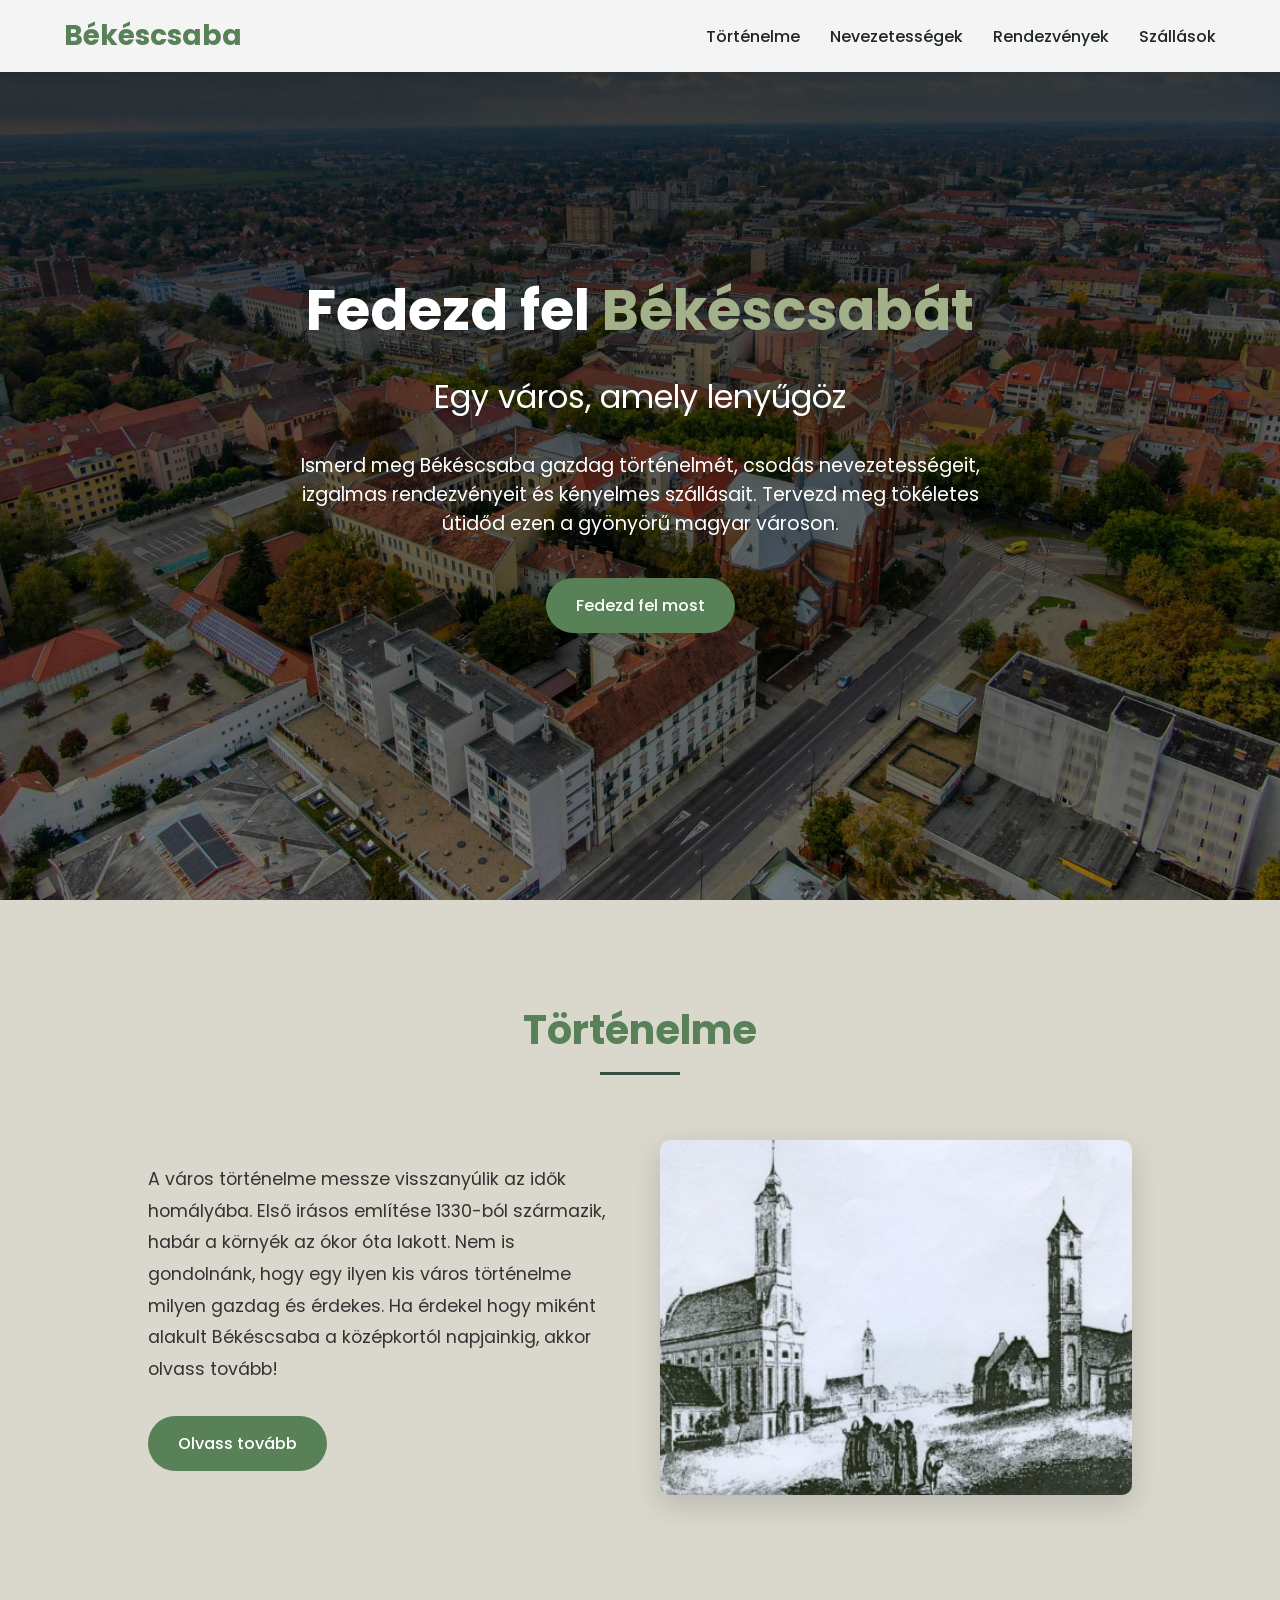
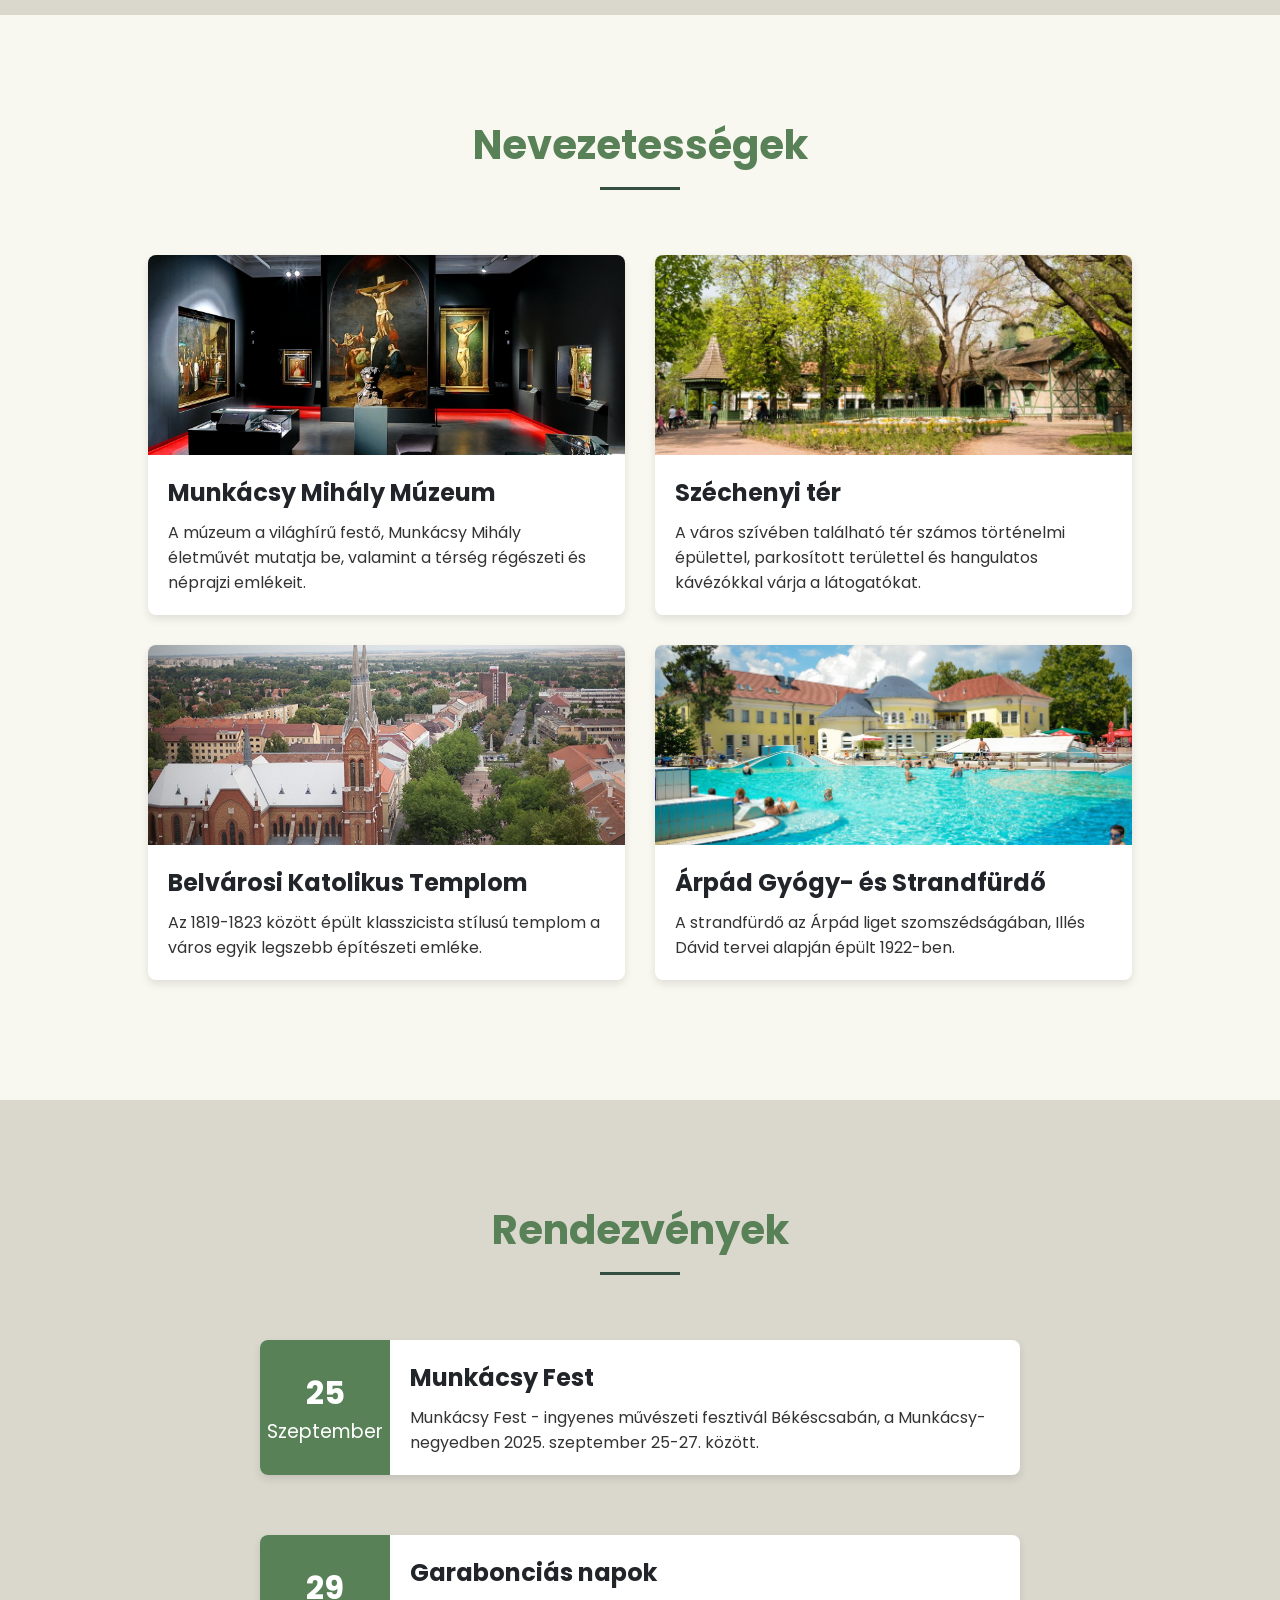
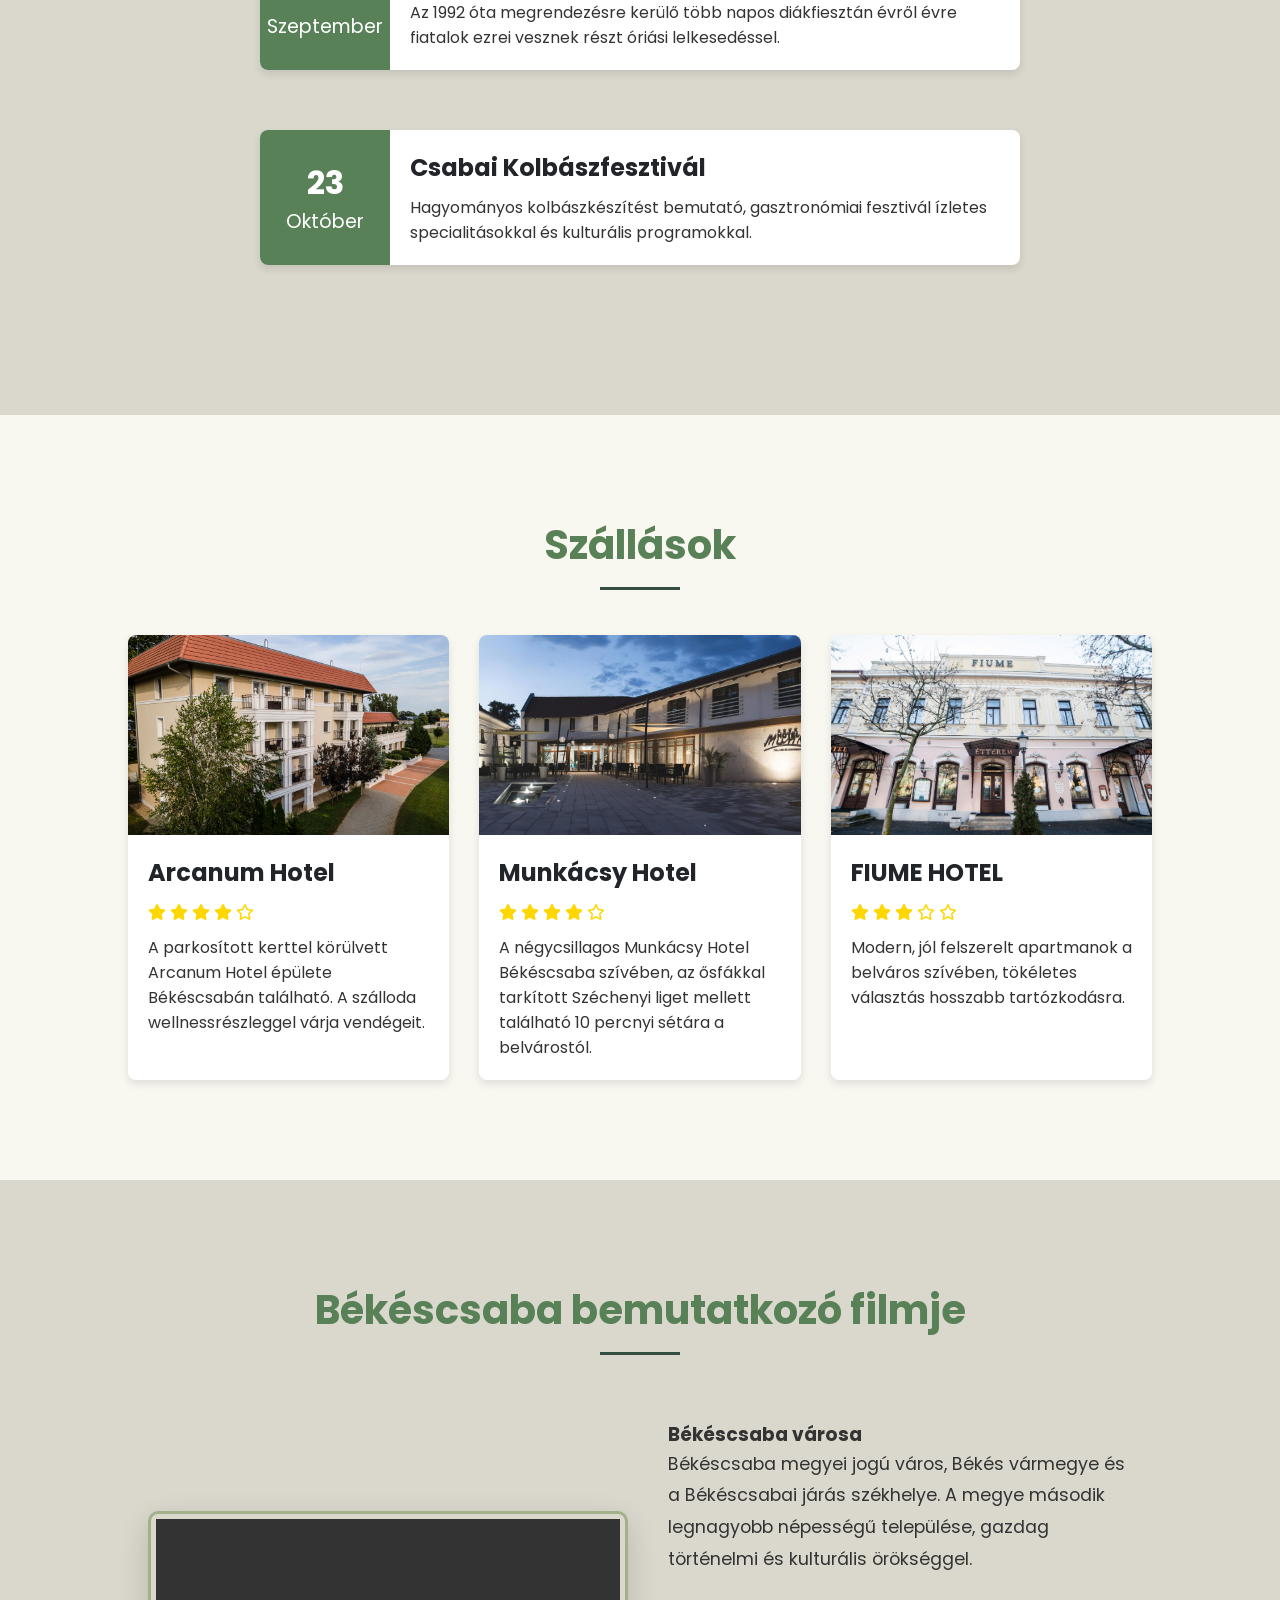
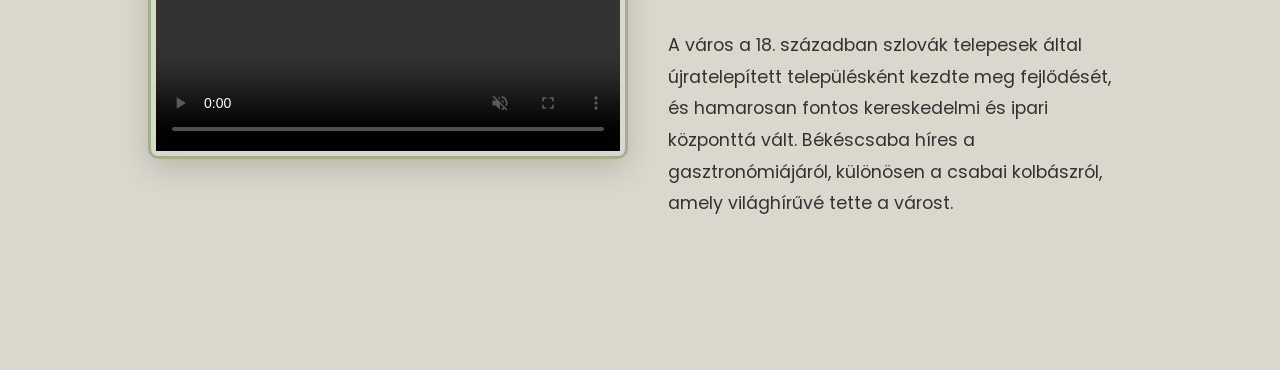
==== commit 2216936a: "Add new attraction details and enhance layout for responsiveness" ====
--- a/index.html
+++ b/index.html
@@ -25,10 +25,11 @@
             </ul>
         </nav>
     </header>
+    
 
     <!-- Hero Section -->
     <section class="hero">
-        <h1>Fedezd fel <Font style="color: #A3B18A;">Békéscsabát</Font>
+        <h1>Fedezd fel <span style="color: #A3B18A;">Békéscsabát</span>
         </h1>
         <h2>Egy város, amely lenyűgöz</h2>
         <p>Ismerd meg Békéscsaba gazdag történelmét, csodás nevezetességeit, izgalmas rendezvényeit és kényelmes
@@ -90,6 +91,17 @@
                 <div class="attraction-info">
                     <h3>Belvárosi Katolikus Templom</h3>
                     <p>Az 1819-1823 között épült klasszicista stílusú templom a város egyik legszebb építészeti emléke.
+                    </p>
+                </div>
+            </div>
+
+            <div class="attraction-card animate-on-scroll">
+                <div class="attraction-image">
+                    <img src="assets/furdo.jpg" alt="Árpád Gyógy- és Strandfürdő">
+                </div>
+                <div class="attraction-info">
+                    <h3>Árpád Gyógy- és Strandfürdő</h3>
+                    <p>A strandfürdő az Árpád liget szomszédságában, Illés Dávid tervei alapján épült 1922-ben.
                     </p>
                 </div>
             </div>
--- a/style.css
+++ b/style.css
@@ -8,7 +8,6 @@
 :root {
     --primary: #588157;
     --secondary: #344E41;
-    --accent: #ff6b6b;
     --light: #DAD7CD;
     --dark: #212529;
     --text: #333;
@@ -213,20 +212,15 @@
 
 
 /* Attractions Section */
-.attractions-grid {
-    display: grid;
-    grid-template-columns: repeat(auto-fit, minmax(300px, 1fr));
+#nevezetessegek .attractions-grid {
+    grid-template-columns: repeat(2, 1fr);
     gap: 30px;
 }
 
-.attraction-card {
-    background: white;
-    border-radius: 10px;
-    overflow: hidden;
-    box-shadow: 0 5px 15px rgba(0, 0, 0, 0.1);
-    transition: var(--transition);
-    opacity: 0;
-    transform: translateY(50px);
+@media screen and (max-width: 768px) {
+    #nevezetessegek .attractions-grid {
+        grid-template-columns: 1fr;
+    }
 }
 
 .attraction-card:hover {
@@ -235,9 +229,9 @@
 }
 
 .attraction-image {
-    height: 200px;
-    overflow: hidden;
-}
+        height: 200px;
+        overflow: hidden;
+    }
 
 .attraction-image img {
     width: 100%;
@@ -311,8 +305,14 @@
 /* Accommodation Section */
 .accommodation-cards {
     display: grid;
-    grid-template-columns: repeat(auto-fit, minmax(300px, 1fr));
+    grid-template-columns: repeat(auto-fit, minmax(250px, 1fr));
     gap: 30px;
+}
+
+@media screen and (max-width: 1050px) {
+    .accommodation-cards {
+        grid-template-columns: 1fr;
+    }
 }
 
 .accommodation-card {
@@ -413,6 +413,8 @@
     nav ul {
         display: none;
     }
+
+    
     
     .hero h1 {
         font-size: 2.5rem;
@@ -537,6 +539,50 @@
     padding: 20px;
 }
 
+@media (max-width: 900px) {
+    .history-content {
+        flex-direction: column;
+        gap: 30px;
+        padding: 15px;
+    }
+    .history-1, .history-2 {
+        flex-direction: column;
+        gap: 24px;
+        margin-bottom: 40px;
+    }
+    .history-text, .history-image {
+        min-width: 0;
+        width: 100%;
+        flex: unset;
+    }
+    .history-image img {
+        height: auto;
+        min-height: 180px;
+        max-height: 320px;
+        object-fit: cover;
+    }
+}
+
+@media (max-width: 600px) {
+    .history-content {
+        padding: 8px;
+        gap: 18px;
+    }
+    .history-1, .history-2 {
+        gap: 14px;
+        margin-bottom: 24px;
+    }
+    .history-text {
+        font-size: 1rem;
+        padding: 0 2px;
+    }
+    .history-image img {
+        min-height: 120px;
+        max-height: 180px;
+        border-radius: 6px;
+    }
+}
+
 .history-text {
     flex: 1;
     min-width: 300px;
@@ -673,6 +719,11 @@
 
 /* Accommodation cards */
 
+.accommodation-cards-page {
+    display: grid;
+    grid-template-columns: repeat(auto-fill, minmax(300px, 1fr));
+    gap: 20px;
+}
 
 .accommodation-card {
     background: white;
@@ -737,10 +788,6 @@
 
 /* Responsive styles */
 @media screen and (max-width: 768px) {
-    .history-content {
-        flex-direction: column;
-    }
-    
     .timeline::after {
         left: 31px;
     }
@@ -952,4 +999,4 @@
             .gallery-container {
                 grid-template-columns: repeat(2, 1fr);
             }
-        }+        }
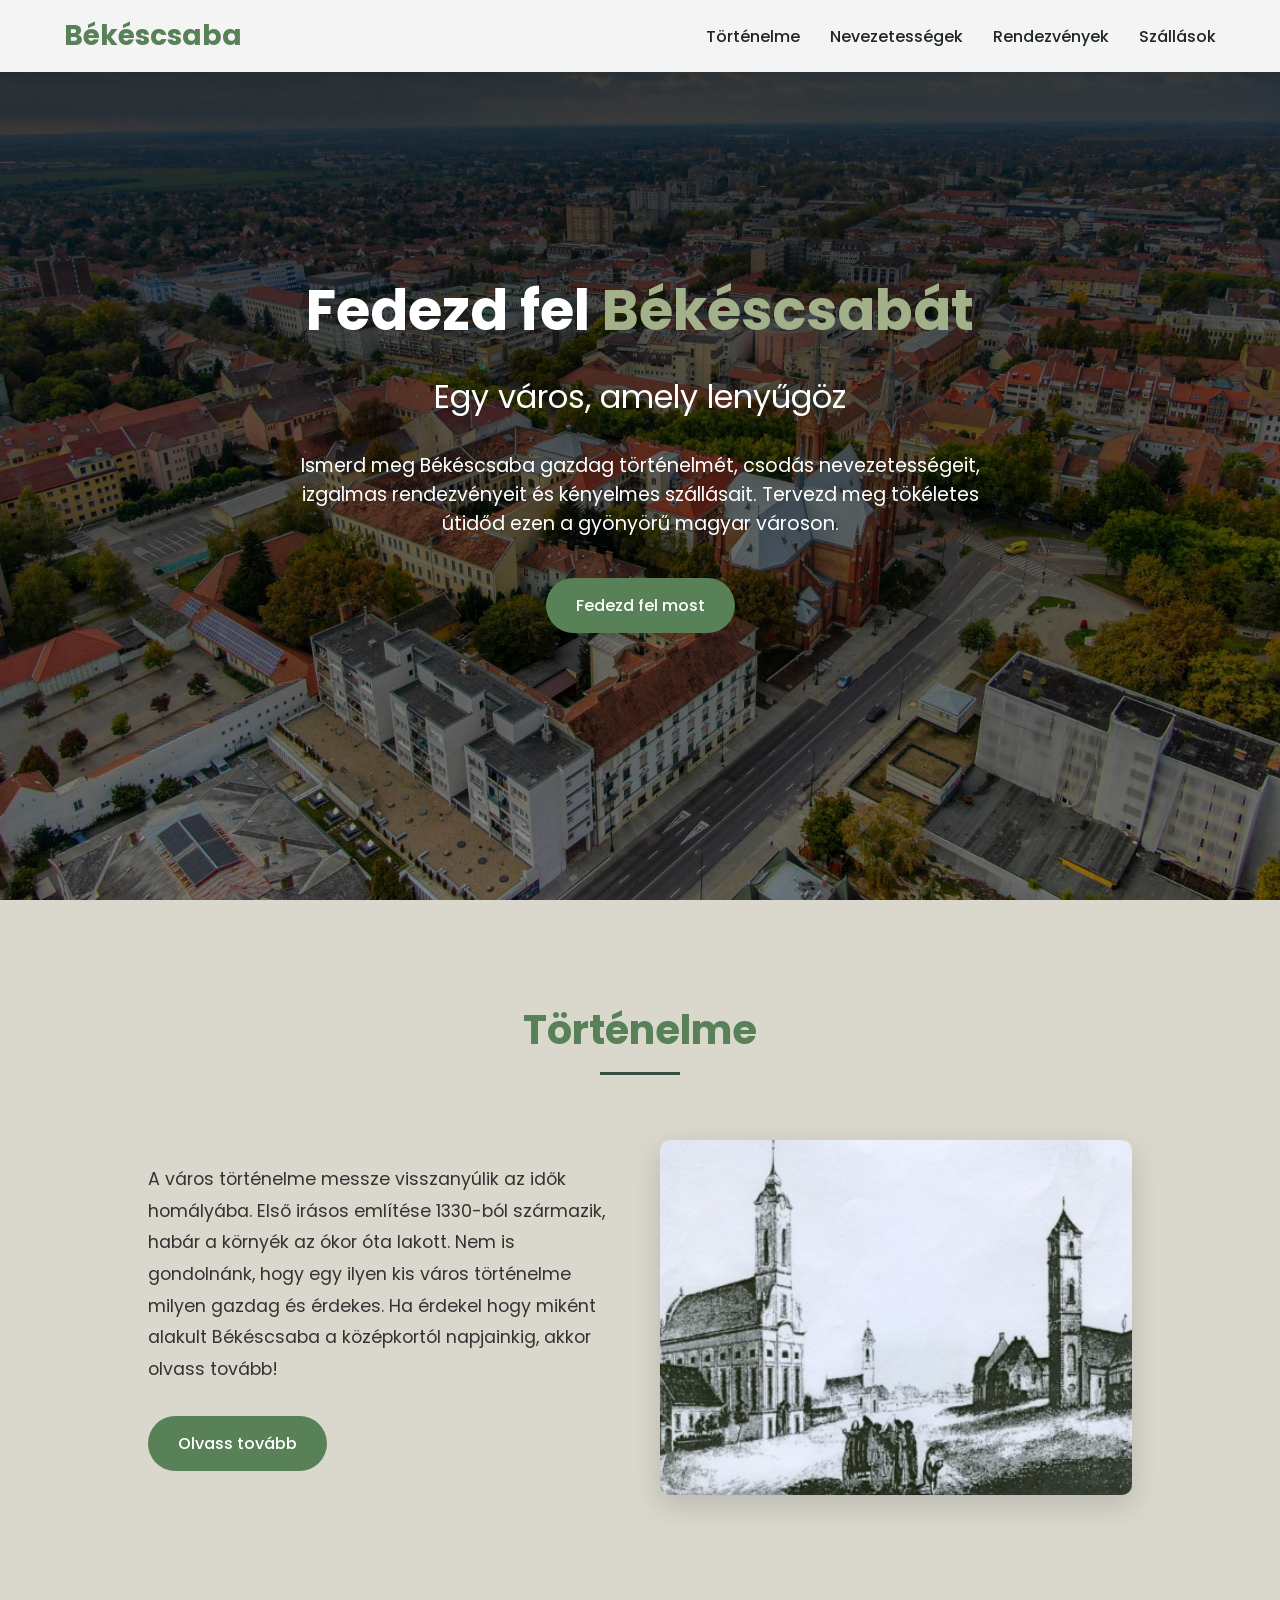
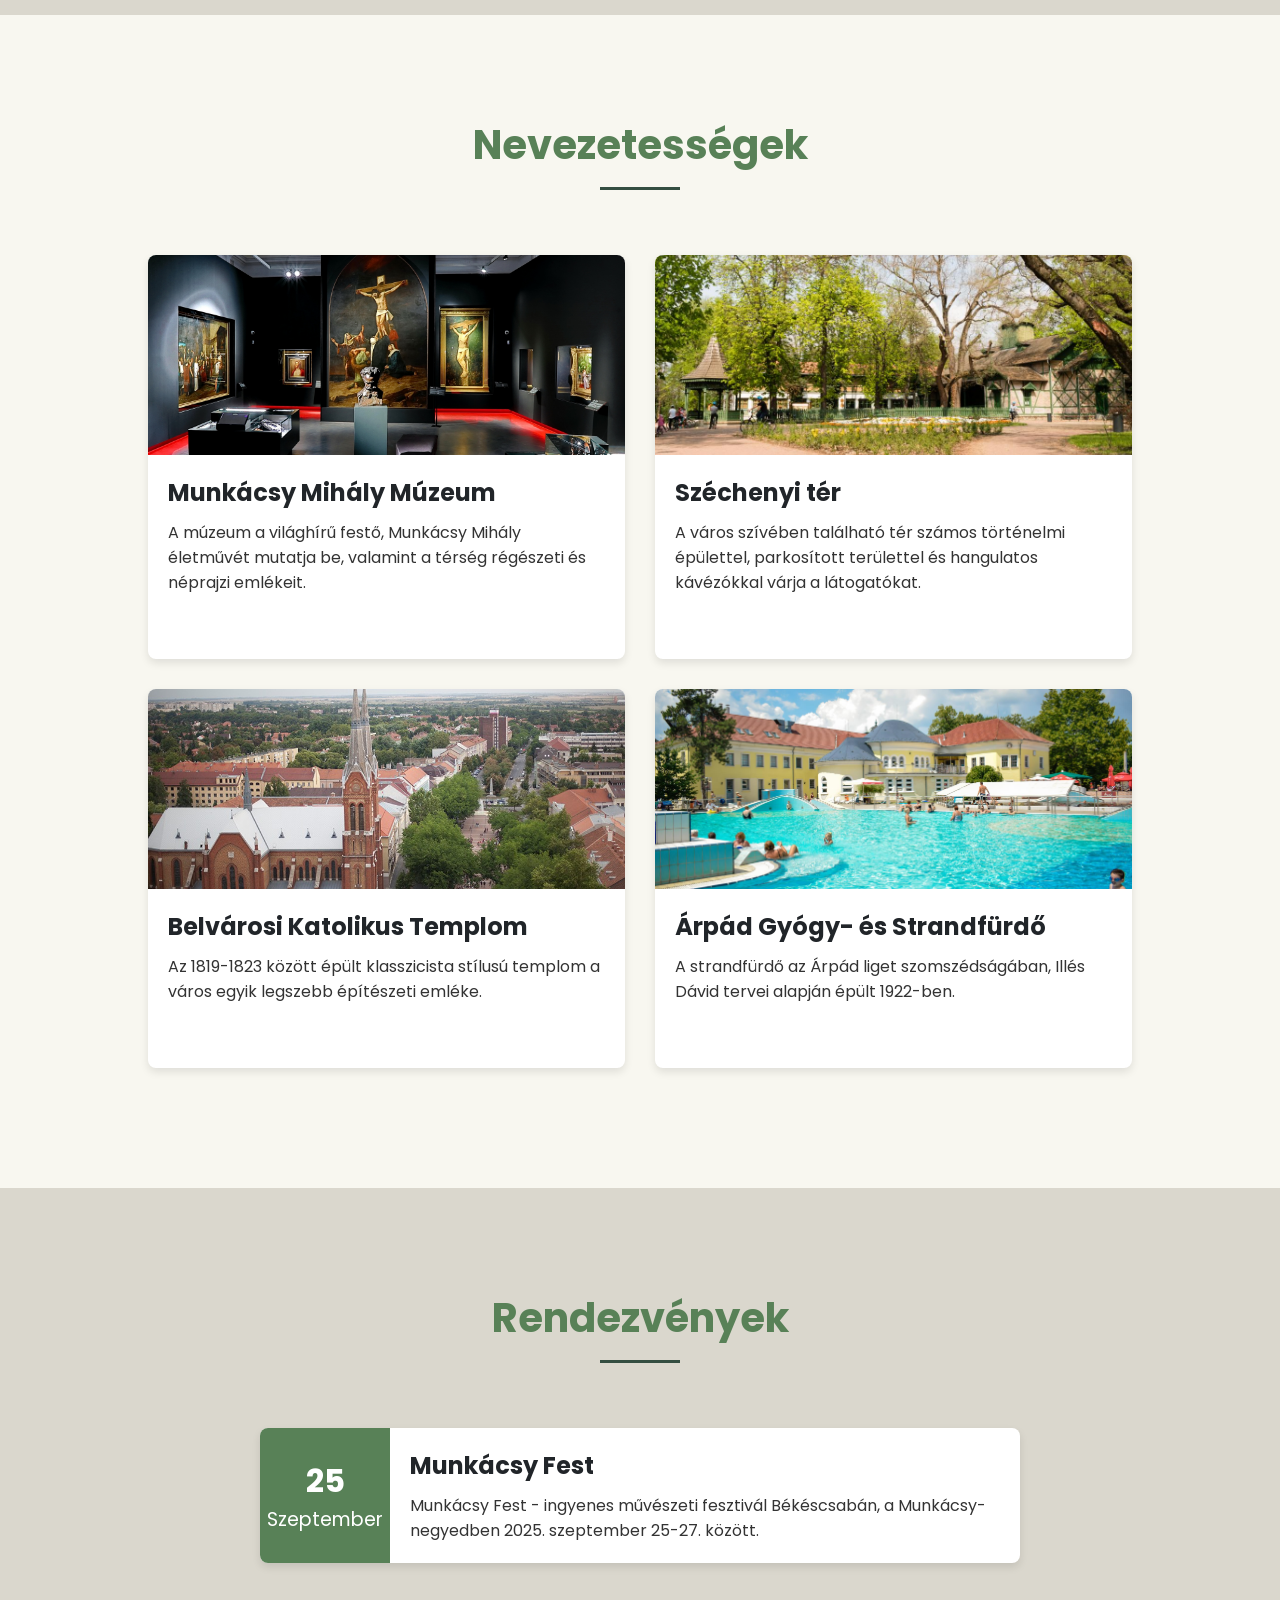
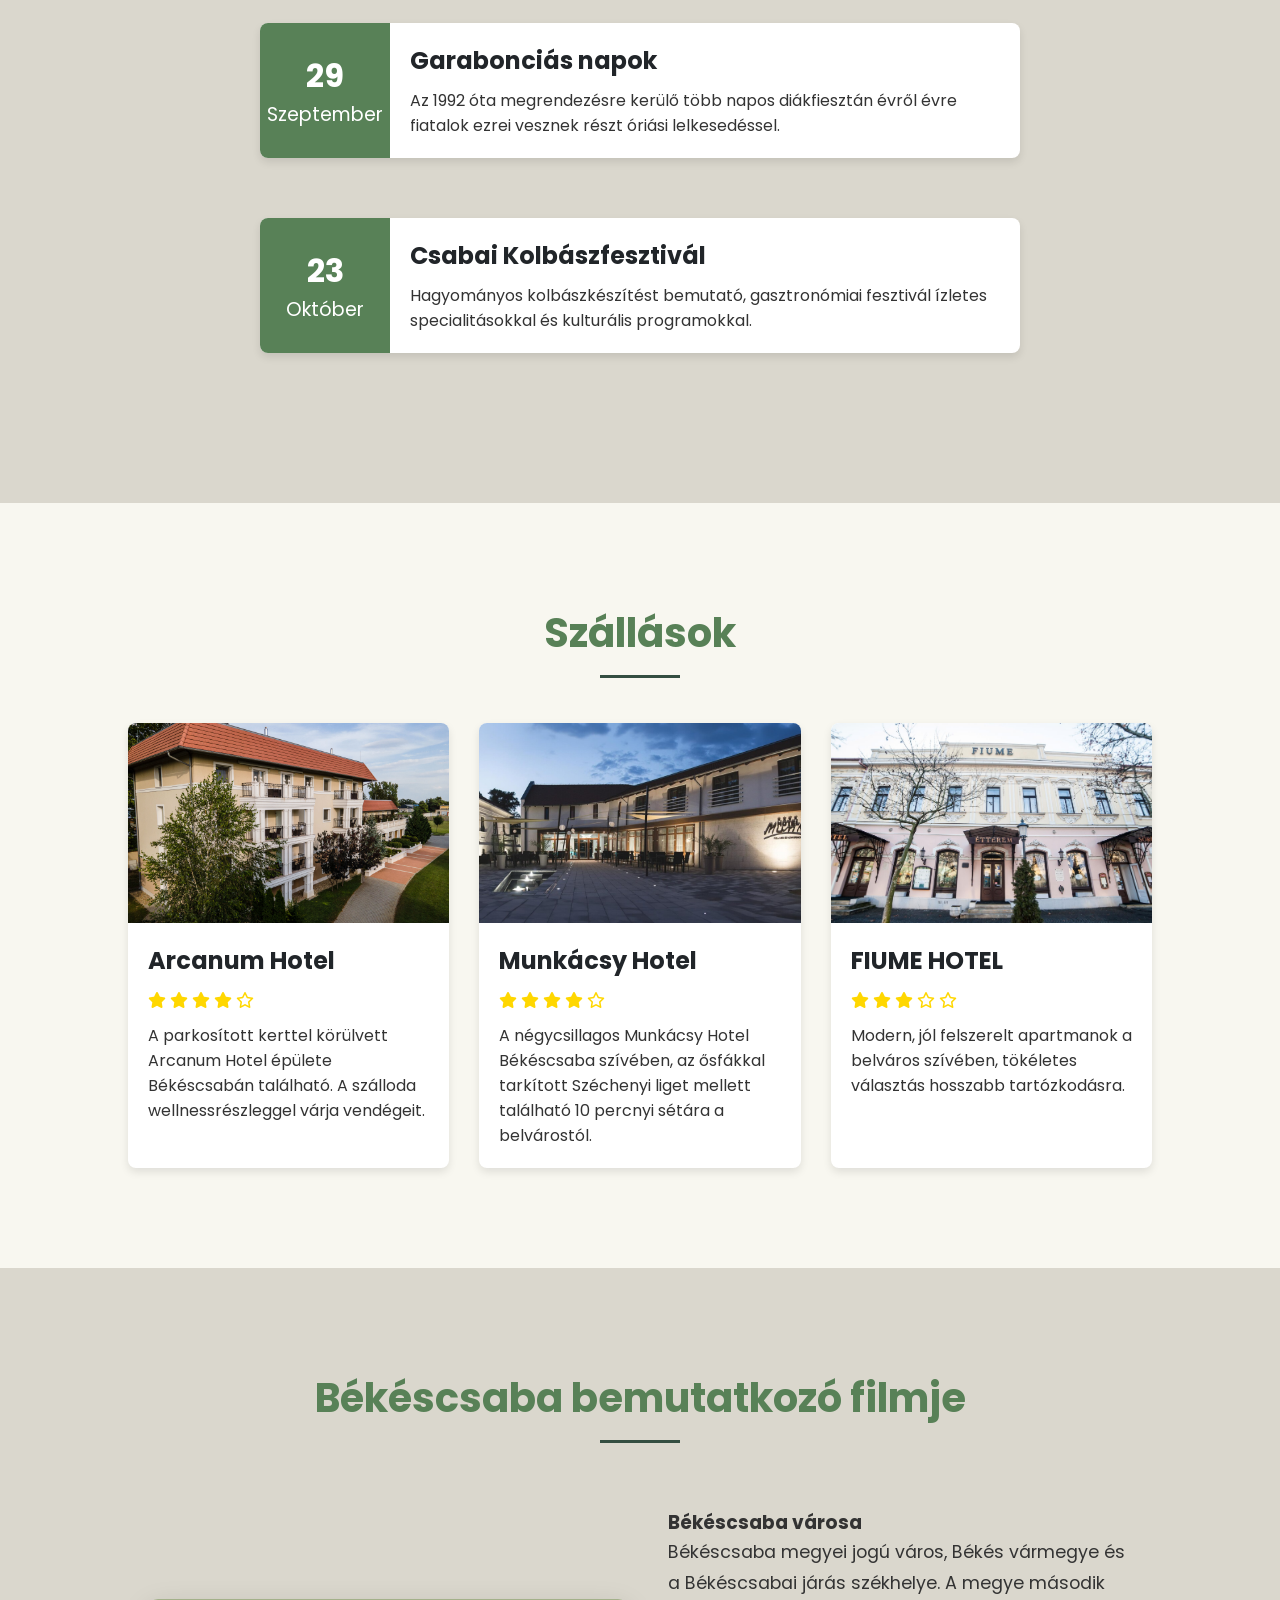
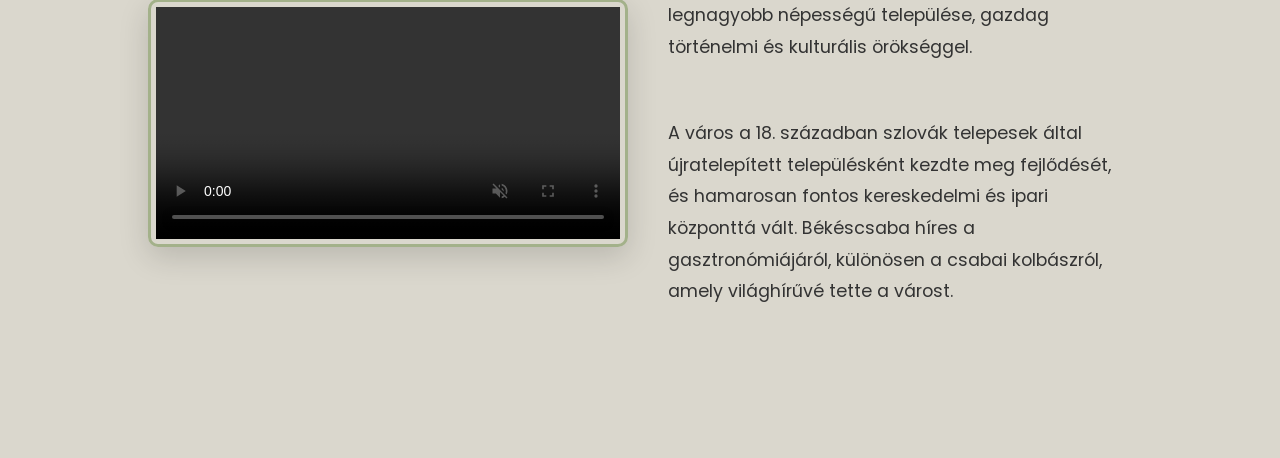
==== commit 00e13950: "szar" ====
--- a/index.html
+++ b/index.html
@@ -16,7 +16,7 @@
     <!-- Header -->
     <header>
         <a href="index.html" class="logo">Békéscsaba</a>
-        <nav>
+        <nav class="desktop-nav">
             <ul>
                 <li><a href="tortenet.html">Történelme</a></li>
                 <li><a href="nevezetessegek.html">Nevezetességek</a></li>
@@ -24,7 +24,24 @@
                 <li><a href="szallasok.html">Szállások</a></li>
             </ul>
         </nav>
+
+        <!-- mobile menu -->
+         <button class="mobile-toggle" id="mobileToggle">
+            <i class="fas fa-bars"></i>
+         </button>
     </header>
+
+    <!-- mobile nav -->
+     <nav class="mobile-nav" id="mobileNav">
+        <ul>
+            <li><a href="tortenet.html">Történelme</a></li>
+            <li><a href="nevezetessegek.html">Nevezetességek</a></li>
+            <li><a href="rendezvenyek.html">Rendezvények</a></li>
+            <li><a href="szallasok.html">Szállások</a></li>
+        </ul>
+    </nav>
+    <div class="mobile-nav-overlay" id="mobileNavOverlay"></div>
+
     
 
     <!-- Hero Section -->
@@ -155,7 +172,6 @@
             <h2>Szállások</h2>
         </div>
         <div class="accommodation-cards">
-             <div class="accommodation-cards">
             <div class="accommodation-card animate-on-scroll">
                 <div class="accommodation-image">
                     <img src="assets/arcanum.jpg" alt="Arcanum Hotel">
@@ -175,7 +191,7 @@
 
             <div class="accommodation-card animate-on-scroll">
                 <div class="accommodation-image">
-                    <img src="assets/Munkacsy hotel.jpg" alt="Vadkerti Panzió">
+                    <img src="assets/Munkacsy-hotel.jpg" alt="Munkacsi hotel">
                 </div>
                 <div class="accommodation-info">
                     <h3>Munkácsy Hotel</h3>
--- a/style.css
+++ b/style.css
@@ -42,16 +42,18 @@
     align-items: center;
 }
 
-nav ul {
+/* deskstop navigation */
+
+.desktop-nav ul {
     display: flex;
     list-style: none;
 }
 
-nav ul li {
+.desktop-nav ul li {
     margin-left: 30px;
 }
 
-nav ul li a {
+.desktop-nav ul li a {
     text-decoration: none;
     color: var(--dark);
     font-weight: 500;
@@ -59,11 +61,11 @@
     position: relative;
 }
 
-nav ul li a:hover {
+.desktop-nav ul li a:hover {
     color: var(--primary);
 }
 
-nav ul li a::after {
+.desktop-nav ul li a::after {
     content: '';
     position: absolute;
     bottom: -5px;
@@ -74,9 +76,83 @@
     transition: var(--transition);
 }
 
-nav ul li a:hover::after {
+.desktop-nav ul li a:hover::after {
     width: 100%;
 }
+
+/* Mobile Menu Toggle */
+        .mobile-toggle {
+            display: none;
+            background: none;
+            border: none;
+            font-size: 24px;
+            color: var(--primary);
+            cursor: pointer;
+            z-index: 1001;
+        }
+
+        /* Mobile Navigation */
+        .mobile-nav {
+            position: fixed;
+            top: 0;
+            right: -100%;
+            width: 80%;
+            max-width: 300px;
+            height: 100vh;
+            background-color: white;
+            box-shadow: -5px 0 15px rgba(0, 0, 0, 0.1);
+            transition: var(--transition);
+            z-index: 999;
+            padding: 80px 20px 20px;
+            overflow-y: auto;
+        }
+
+        .mobile-nav.active {
+            right: 0;
+        }
+
+        .mobile-nav ul {
+            list-style: none;
+        }
+
+        .mobile-nav ul li {
+            margin-bottom: 15px;
+        }
+
+        .mobile-nav ul li a {
+            display: block;
+            text-decoration: none;
+            color: var(--dark);
+            font-weight: 500;
+            padding: 12px 15px;
+            border-radius: 5px;
+            transition: var(--transition);
+        }
+
+        .mobile-nav ul li a:hover,
+        .mobile-nav ul li a.active {
+            background-color: var(--primary);
+            color: white;
+        }
+
+        .mobile-nav-overlay {
+            position: fixed;
+            top: 0;
+            left: 0;
+            width: 100%;
+            height: 100%;
+            background-color: rgba(0, 0, 0, 0.5);
+            z-index: 998;
+            opacity: 0;
+            visibility: hidden;
+            transition: var(--transition);
+        }
+
+        .mobile-nav-overlay.active {
+            opacity: 1;
+            visibility: visible;
+        }
+
 
 /* Hero Section */
 .hero {
@@ -410,11 +486,13 @@
 }
 
 @media (max-width: 768px) {
-    nav ul {
+    .desktop-nav {
         display: none;
     }
 
-    
+    .mobile-toggle {
+        display: block;
+    }
     
     .hero h1 {
         font-size: 2.5rem;
@@ -429,6 +507,13 @@
     }
 
 }
+
+@media (min-width: 769px) {
+            .mobile-nav {
+                display: none;
+            }
+        }
+
 
 
 
@@ -641,6 +726,117 @@
     color: var(--gray);
     font-size: 0.9rem;
 }
+
+#leiras {
+    background-color: #F8F7F0;
+    display: none ;
+    text-align: justify;
+}
+html {
+  scroll-behavior: smooth;
+}
+.eltunt {
+    display: none;
+    /* scroll-behavior: smooth; */
+}
+#leiras p {
+    margin-bottom: 2vw;
+    font-size: 1rem;
+}
+#bezar {
+    display: none;
+    transition: all 2s;
+    /* scroll-behavior: smooth; */
+
+
+}
+.attraction-info {
+    /* position: relative; */
+    padding-bottom: 5vw;
+}
+.gomb {
+    cursor: pointer;
+    background-color: #799e78;
+    border: none;
+    font-size:20px;
+    padding: 10px 15px;
+    border-radius: 30%;
+    box-shadow: 0 0.2vw 0.5vw rgba(0, 0, 0, 0.2);
+    color: white;
+    text-decoration: none;
+    display: inline-block;
+    display:default;
+    position:absolute;
+    bottom: 15px;
+    right: 15px;
+}
+#bezar {
+    position: relative;
+    text-decoration: none;
+    background-color: #799e78;
+    color: white;
+    font-size:16px;
+    border-radius: 20px;
+    top: 0;
+    left: 0;
+    width: 80px;
+    padding: 5px 18px;
+    box-shadow: 0 0.2vw 0.5vw rgba(0, 0, 0, 0.2);
+    transition: none;
+
+}
+#bezar:hover {
+    background-color: #5c7a5f;
+    box-shadow: 0 0.2vw 0.5vw rgba(0, 0, 0, 0.4);
+
+    
+}
+
+.gomb:hover {
+    background-color: #5c7a5f;
+    
+}
+.kep_ {
+    width: 300px;
+    margin-bottom: 2vw;
+    object-fit: cover;
+    border: #A3B18A solid 0.3vw; 
+    padding: 0.4vw;
+    border-radius: 1vw;
+}
+
+.jobb {
+    margin-left: 2vw;
+
+    float: right;
+}
+.bal {
+    margin-right: 2vw;
+
+    float: left;
+}
+
+@media screen and (max-width: 1200px) {
+    .kep_ {
+        width: 250px;
+        max-width: 250px;
+    }
+    
+}
+
+@media screen and (max-width: 768px) {
+    .jobb, .bal {
+        float: none;
+        display: block;
+        margin: 0 auto 2vw auto;
+    }
+    .kep_ {
+        width: 80%;
+        max-width: 300px;
+    }
+    
+}
+
 
 /* Events container */
 .events-container {
